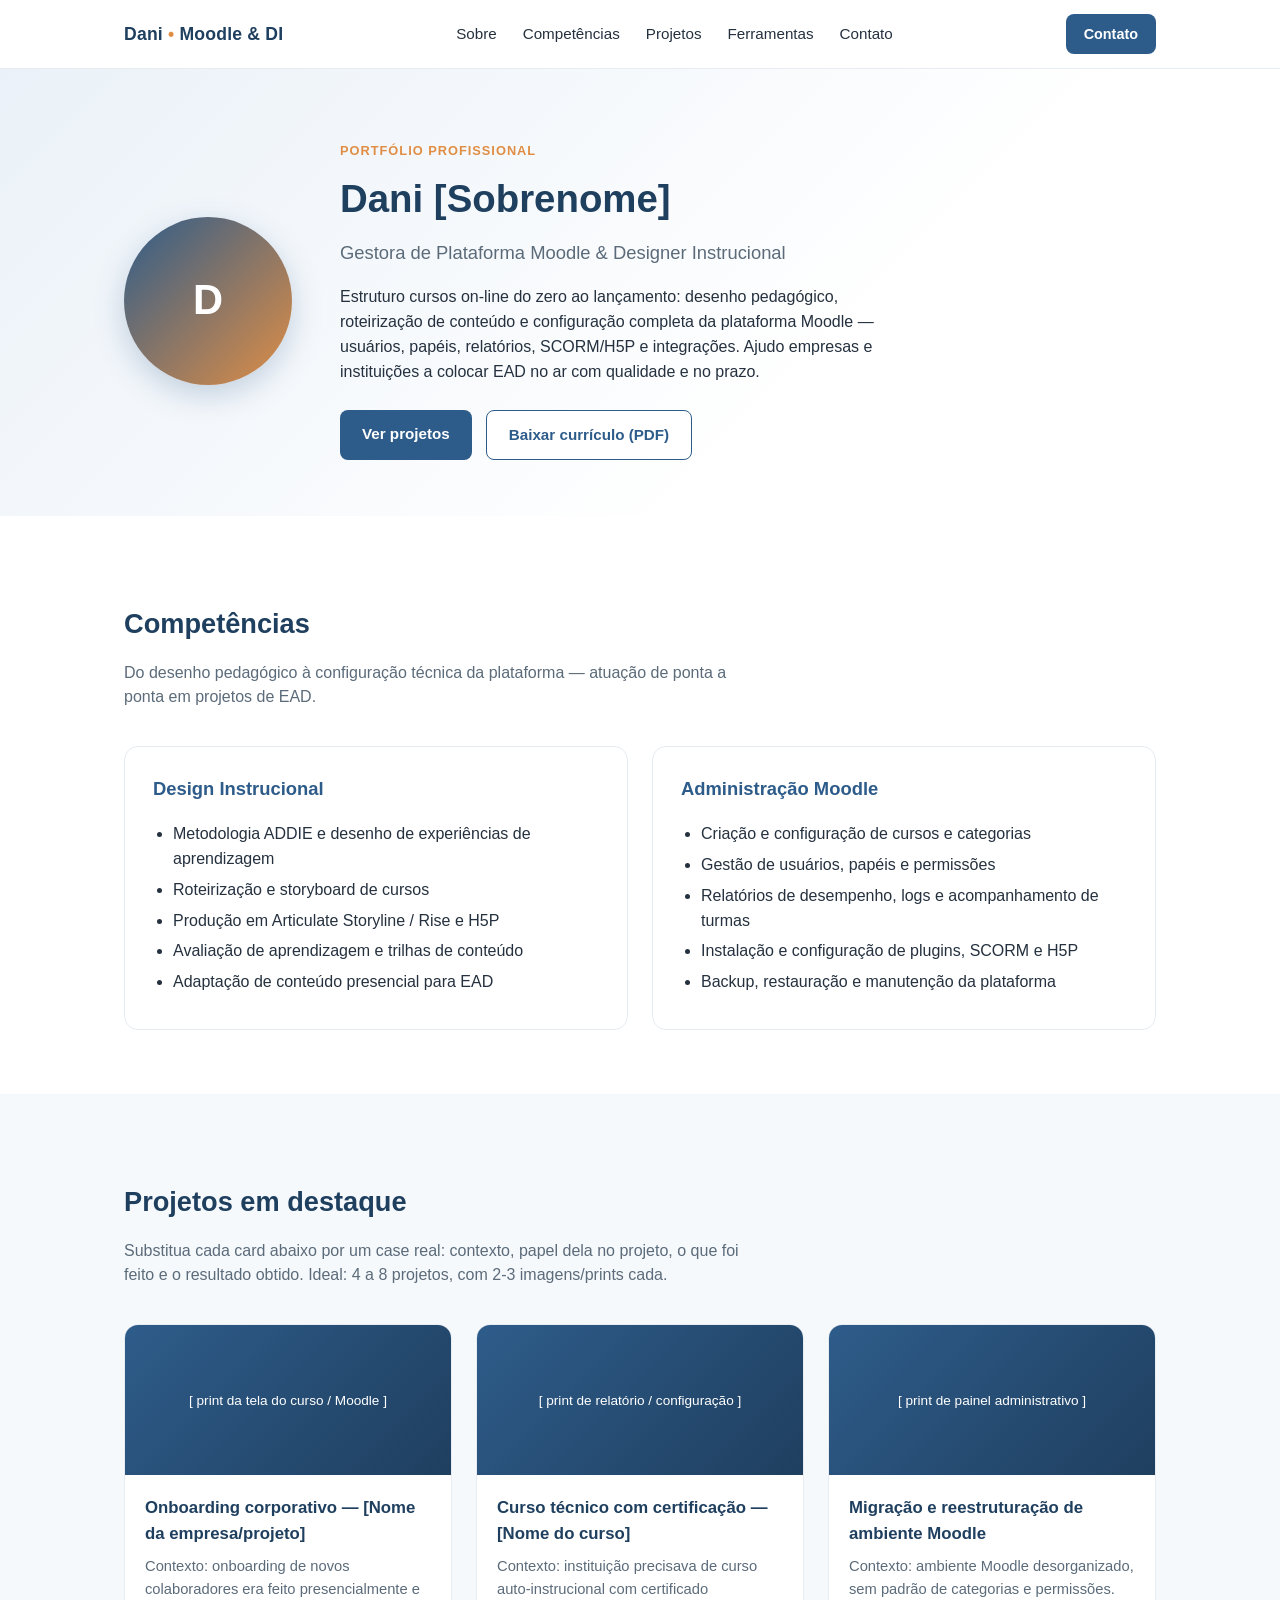
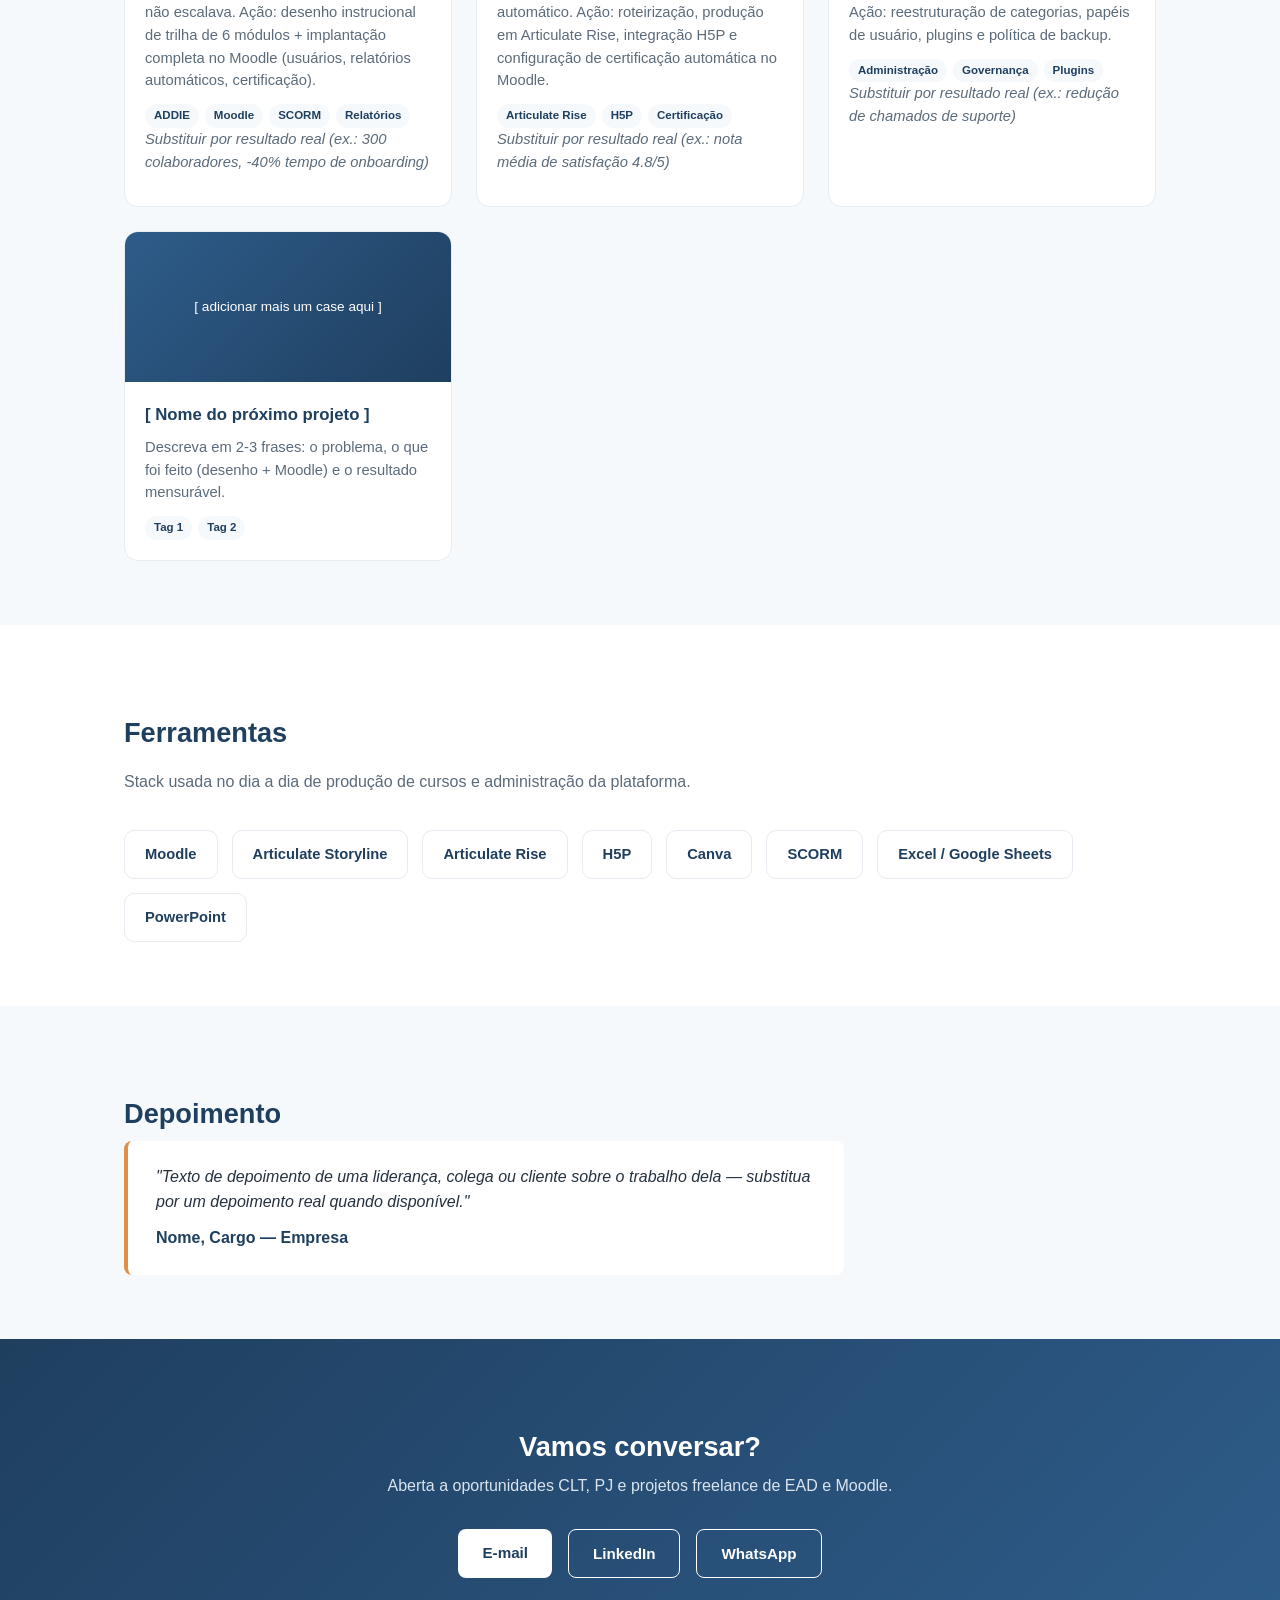
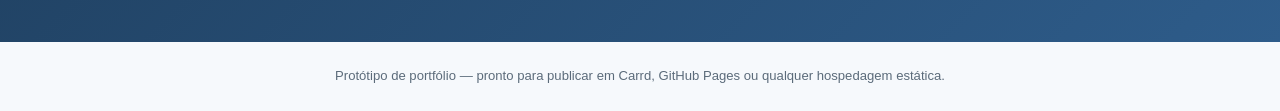
==== index.html @ 4f34d40e "primeiro commit do portfolio" ====
<!DOCTYPE html>
<html lang="pt-BR">
<head>
<meta charset="UTF-8">
<meta name="viewport" content="width=device-width, initial-scale=1.0">
<title>Dani | Gestora Moodle & Designer Instrucional</title>
<style>
  :root{
    --brand:#2E5C8A;
    --brand-dark:#1F3F5F;
    --brand-light:#EAF1F8;
    --accent:#E08E45;
    --text:#25313F;
    --muted:#5B6B7A;
    --bg:#FFFFFF;
    --bg-soft:#F6F9FC;
    --radius:14px;
    --max:1080px;
  }
  *{box-sizing:border-box;}
  html{scroll-behavior:smooth;}
  body{
    margin:0;
    font-family:-apple-system,BlinkMacSystemFont,"Segoe UI",Roboto,Helvetica,Arial,sans-serif;
    color:var(--text);
    background:var(--bg);
    line-height:1.55;
  }
  a{color:var(--brand);}
  .wrap{max-width:var(--max);margin:0 auto;padding:0 24px;}

  /* NAV */
  header.nav{
    position:sticky;top:0;z-index:50;
    background:rgba(255,255,255,0.92);
    backdrop-filter:blur(6px);
    border-bottom:1px solid #E7ECF2;
  }
  .nav-inner{
    max-width:var(--max);margin:0 auto;padding:14px 24px;
    display:flex;align-items:center;justify-content:space-between;
  }
  .logo{font-weight:700;color:var(--brand-dark);font-size:1.1rem;letter-spacing:.2px;}
  nav ul{list-style:none;display:flex;gap:26px;margin:0;padding:0;}
  nav a{text-decoration:none;color:var(--text);font-size:.95rem;font-weight:500;}
  nav a:hover{color:var(--brand);}
  .nav-cta{
    background:var(--brand);color:#fff;padding:9px 18px;border-radius:8px;
    text-decoration:none;font-size:.9rem;font-weight:600;
  }
  @media (max-width:760px){ nav ul{display:none;} }

  /* HERO */
  .hero{
    background:linear-gradient(135deg,var(--brand-light) 0%, #fff 65%);
    padding:72px 0 56px;
  }
  .hero-inner{display:flex;align-items:center;gap:48px;flex-wrap:wrap;}
  .hero-photo{
    width:168px;height:168px;border-radius:50%;
    background:linear-gradient(135deg,var(--brand),var(--accent));
    display:flex;align-items:center;justify-content:center;
    color:#fff;font-size:2.6rem;font-weight:700;flex-shrink:0;
    box-shadow:0 10px 30px rgba(46,92,138,.25);
  }
  .hero-text{flex:1;min-width:280px;}
  .eyebrow{color:var(--accent);font-weight:700;letter-spacing:1px;text-transform:uppercase;font-size:.8rem;margin-bottom:8px;}
  h1{font-size:2.4rem;margin:0 0 10px;color:var(--brand-dark);}
  .hero-role{font-size:1.15rem;color:var(--muted);margin-bottom:18px;}
  .hero-value{max-width:560px;color:var(--text);}
  .hero-buttons{margin-top:26px;display:flex;gap:14px;flex-wrap:wrap;}
  .btn{
    padding:12px 22px;border-radius:8px;text-decoration:none;font-weight:600;font-size:.95rem;
    display:inline-block;
  }
  .btn-primary{background:var(--brand);color:#fff;}
  .btn-secondary{background:#fff;color:var(--brand);border:1.5px solid var(--brand);}

  section{padding:64px 0;}
  .section-title{font-size:1.7rem;color:var(--brand-dark);margin-bottom:6px;}
  .section-sub{color:var(--muted);margin-bottom:36px;max-width:640px;}
  .alt{background:var(--bg-soft);}

  /* SKILLS */
  .skills-grid{display:grid;grid-template-columns:1fr 1fr;gap:24px;}
  @media (max-width:760px){.skills-grid{grid-template-columns:1fr;}}
  .skill-card{
    background:#fff;border:1px solid #E7ECF2;border-radius:var(--radius);
    padding:28px;
  }
  .skill-card h3{margin-top:0;color:var(--brand);font-size:1.15rem;}
  .skill-card ul{margin:0;padding-left:20px;color:var(--text);}
  .skill-card li{margin-bottom:6px;}
  .tag-badge{
    display:inline-block;background:var(--brand-light);color:var(--brand-dark);
    padding:4px 12px;border-radius:20px;font-size:.82rem;font-weight:600;margin:4px 6px 0 0;
  }

  /* CASES */
  .cases-grid{display:grid;grid-template-columns:repeat(auto-fit,minmax(280px,1fr));gap:24px;}
  .case-card{
    background:#fff;border-radius:var(--radius);overflow:hidden;
    border:1px solid #E7ECF2;transition:box-shadow .2s, transform .2s;
  }
  .case-card:hover{box-shadow:0 12px 28px rgba(31,63,95,.12);transform:translateY(-2px);}
  .case-thumb{
    height:150px;background:linear-gradient(135deg,var(--brand) 0%,var(--brand-dark) 100%);
    display:flex;align-items:center;justify-content:center;color:#fff;font-size:.85rem;
    text-align:center;padding:12px;
  }
  .case-body{padding:20px;}
  .case-body h3{margin:0 0 8px;font-size:1.05rem;color:var(--brand-dark);}
  .case-body p{margin:0 0 12px;color:var(--muted);font-size:.92rem;}
  .case-meta{display:flex;flex-wrap:wrap;gap:6px;}
  .case-meta span{
    font-size:.72rem;background:var(--bg-soft);color:var(--brand-dark);
    padding:3px 9px;border-radius:12px;font-weight:600;
  }
  .placeholder-note{
    font-size:.8rem;color:var(--accent);font-style:italic;margin-top:10px;
  }

  /* TOOLS */
  .tools-row{display:flex;flex-wrap:wrap;gap:14px;}
  .tool-chip{
    background:#fff;border:1px solid #E7ECF2;border-radius:10px;
    padding:12px 20px;font-weight:600;color:var(--brand-dark);font-size:.92rem;
  }

  /* TESTIMONIAL */
  .testimonial{
    background:#fff;border-left:4px solid var(--accent);border-radius:8px;
    padding:24px 28px;max-width:720px;color:var(--text);font-style:italic;
  }
  .testimonial cite{display:block;margin-top:12px;font-style:normal;font-weight:700;color:var(--brand-dark);}

  /* CONTACT */
  .contact{
    background:linear-gradient(135deg,var(--brand-dark),var(--brand));
    color:#fff;text-align:center;
  }
  .contact .section-title{color:#fff;}
  .contact .section-sub{color:#D9E4F0;margin:0 auto 30px;}
  .contact-links{display:flex;gap:16px;justify-content:center;flex-wrap:wrap;}
  .contact-links a{
    background:#fff;color:var(--brand-dark);padding:12px 24px;border-radius:8px;
    text-decoration:none;font-weight:700;font-size:.95rem;
  }
  .contact-links a.outline{
    background:transparent;color:#fff;border:1.5px solid #fff;
  }

  footer{padding:24px;text-align:center;color:var(--muted);font-size:.82rem;background:var(--bg-soft);}
</style>
</head>
<body>

<header class="nav">
  <div class="nav-inner">
    <div class="logo">Dani <span style="color:var(--accent)">•</span> Moodle & DI</div>
    <nav>
      <ul>
        <li><a href="#sobre">Sobre</a></li>
        <li><a href="#competencias">Competências</a></li>
        <li><a href="#cases">Projetos</a></li>
        <li><a href="#ferramentas">Ferramentas</a></li>
        <li><a href="#contato">Contato</a></li>
      </ul>
    </nav>
    <a class="nav-cta" href="#contato">Contato</a>
  </div>
</header>

<section class="hero" id="sobre">
  <div class="wrap hero-inner">
    <div class="hero-photo">D</div>
    <div class="hero-text">
      <div class="eyebrow">Portfólio profissional</div>
      <h1>Dani [Sobrenome]</h1>
      <div class="hero-role">Gestora de Plataforma Moodle &amp; Designer Instrucional</div>
      <p class="hero-value">
        Estruturo cursos on-line do zero ao lançamento: desenho pedagógico, roteirização de conteúdo
        e configuração completa da plataforma Moodle — usuários, papéis, relatórios, SCORM/H5P e
        integrações. Ajudo empresas e instituições a colocar EAD no ar com qualidade e no prazo.
      </p>
      <div class="hero-buttons">
        <a class="btn btn-primary" href="#cases">Ver projetos</a>
        <a class="btn btn-secondary" href="#" target="_blank">Baixar currículo (PDF)</a>
      </div>
    </div>
  </div>
</section>

<section id="competencias">
  <div class="wrap">
    <h2 class="section-title">Competências</h2>
    <p class="section-sub">Do desenho pedagógico à configuração técnica da plataforma — atuação de ponta a ponta em projetos de EAD.</p>
    <div class="skills-grid">
      <div class="skill-card">
        <h3>Design Instrucional</h3>
        <ul>
          <li>Metodologia ADDIE e desenho de experiências de aprendizagem</li>
          <li>Roteirização e storyboard de cursos</li>
          <li>Produção em Articulate Storyline / Rise e H5P</li>
          <li>Avaliação de aprendizagem e trilhas de conteúdo</li>
          <li>Adaptação de conteúdo presencial para EAD</li>
        </ul>
      </div>
      <div class="skill-card">
        <h3>Administração Moodle</h3>
        <ul>
          <li>Criação e configuração de cursos e categorias</li>
          <li>Gestão de usuários, papéis e permissões</li>
          <li>Relatórios de desempenho, logs e acompanhamento de turmas</li>
          <li>Instalação e configuração de plugins, SCORM e H5P</li>
          <li>Backup, restauração e manutenção da plataforma</li>
        </ul>
      </div>
    </div>
  </div>
</section>

<section id="cases" class="alt">
  <div class="wrap">
    <h2 class="section-title">Projetos em destaque</h2>
    <p class="section-sub">
      Substitua cada card abaixo por um case real: contexto, papel dela no projeto, o que foi feito
      e o resultado obtido. Ideal: 4 a 8 projetos, com 2-3 imagens/prints cada.
    </p>
    <div class="cases-grid">

      <div class="case-card">
        <div class="case-thumb">[ print da tela do curso / Moodle ]</div>
        <div class="case-body">
          <h3>Onboarding corporativo — [Nome da empresa/projeto]</h3>
          <p>Contexto: onboarding de novos colaboradores era feito presencialmente e não escalava.
          Ação: desenho instrucional de trilha de 6 módulos + implantação completa no Moodle
          (usuários, relatórios automáticos, certificação).</p>
          <div class="case-meta"><span>ADDIE</span><span>Moodle</span><span>SCORM</span><span>Relatórios</span></div>
          <p class="placeholder-note">Substituir por resultado real (ex.: 300 colaboradores, -40% tempo de onboarding)</p>
        </div>
      </div>

      <div class="case-card">
        <div class="case-thumb">[ print de relatório / configuração ]</div>
        <div class="case-body">
          <h3>Curso técnico com certificação — [Nome do curso]</h3>
          <p>Contexto: instituição precisava de curso auto-instrucional com certificado automático.
          Ação: roteirização, produção em Articulate Rise, integração H5P e configuração de
          certificação automática no Moodle.</p>
          <div class="case-meta"><span>Articulate Rise</span><span>H5P</span><span>Certificação</span></div>
          <p class="placeholder-note">Substituir por resultado real (ex.: nota média de satisfação 4.8/5)</p>
        </div>
      </div>

      <div class="case-card">
        <div class="case-thumb">[ print de painel administrativo ]</div>
        <div class="case-body">
          <h3>Migração e reestruturação de ambiente Moodle</h3>
          <p>Contexto: ambiente Moodle desorganizado, sem padrão de categorias e permissões.
          Ação: reestruturação de categorias, papéis de usuário, plugins e política de backup.</p>
          <div class="case-meta"><span>Administração</span><span>Governança</span><span>Plugins</span></div>
          <p class="placeholder-note">Substituir por resultado real (ex.: redução de chamados de suporte)</p>
        </div>
      </div>

      <div class="case-card">
        <div class="case-thumb">[ adicionar mais um case aqui ]</div>
        <div class="case-body">
          <h3>[ Nome do próximo projeto ]</h3>
          <p>Descreva em 2-3 frases: o problema, o que foi feito (desenho + Moodle) e o resultado
          mensurável.</p>
          <div class="case-meta"><span>Tag 1</span><span>Tag 2</span></div>
        </div>
      </div>

    </div>
  </div>
</section>

<section id="ferramentas">
  <div class="wrap">
    <h2 class="section-title">Ferramentas</h2>
    <p class="section-sub">Stack usada no dia a dia de produção de cursos e administração da plataforma.</p>
    <div class="tools-row">
      <div class="tool-chip">Moodle</div>
      <div class="tool-chip">Articulate Storyline</div>
      <div class="tool-chip">Articulate Rise</div>
      <div class="tool-chip">H5P</div>
      <div class="tool-chip">Canva</div>
      <div class="tool-chip">SCORM</div>
      <div class="tool-chip">Excel / Google Sheets</div>
      <div class="tool-chip">PowerPoint</div>
    </div>
  </div>
</section>

<section class="alt">
  <div class="wrap">
    <h2 class="section-title">Depoimento</h2>
    <div class="testimonial">
      "Texto de depoimento de uma liderança, colega ou cliente sobre o trabalho dela — substitua
      por um depoimento real quando disponível."
      <cite>Nome, Cargo — Empresa</cite>
    </div>
  </div>
</section>

<section class="contact" id="contato">
  <div class="wrap">
    <h2 class="section-title">Vamos conversar?</h2>
    <p class="section-sub">Aberta a oportunidades CLT, PJ e projetos freelance de EAD e Moodle.</p>
    <div class="contact-links">
      <a href="mailto:email@exemplo.com">E-mail</a>
      <a class="outline" href="https://linkedin.com/in/exemplo" target="_blank">LinkedIn</a>
      <a class="outline" href="https://wa.me/55DDDNUMERO" target="_blank">WhatsApp</a>
    </div>
  </div>
</section>

<footer>
  Protótipo de portfólio — pronto para publicar em Carrd, GitHub Pages ou qualquer hospedagem estática.
</footer>

</body>
</html>
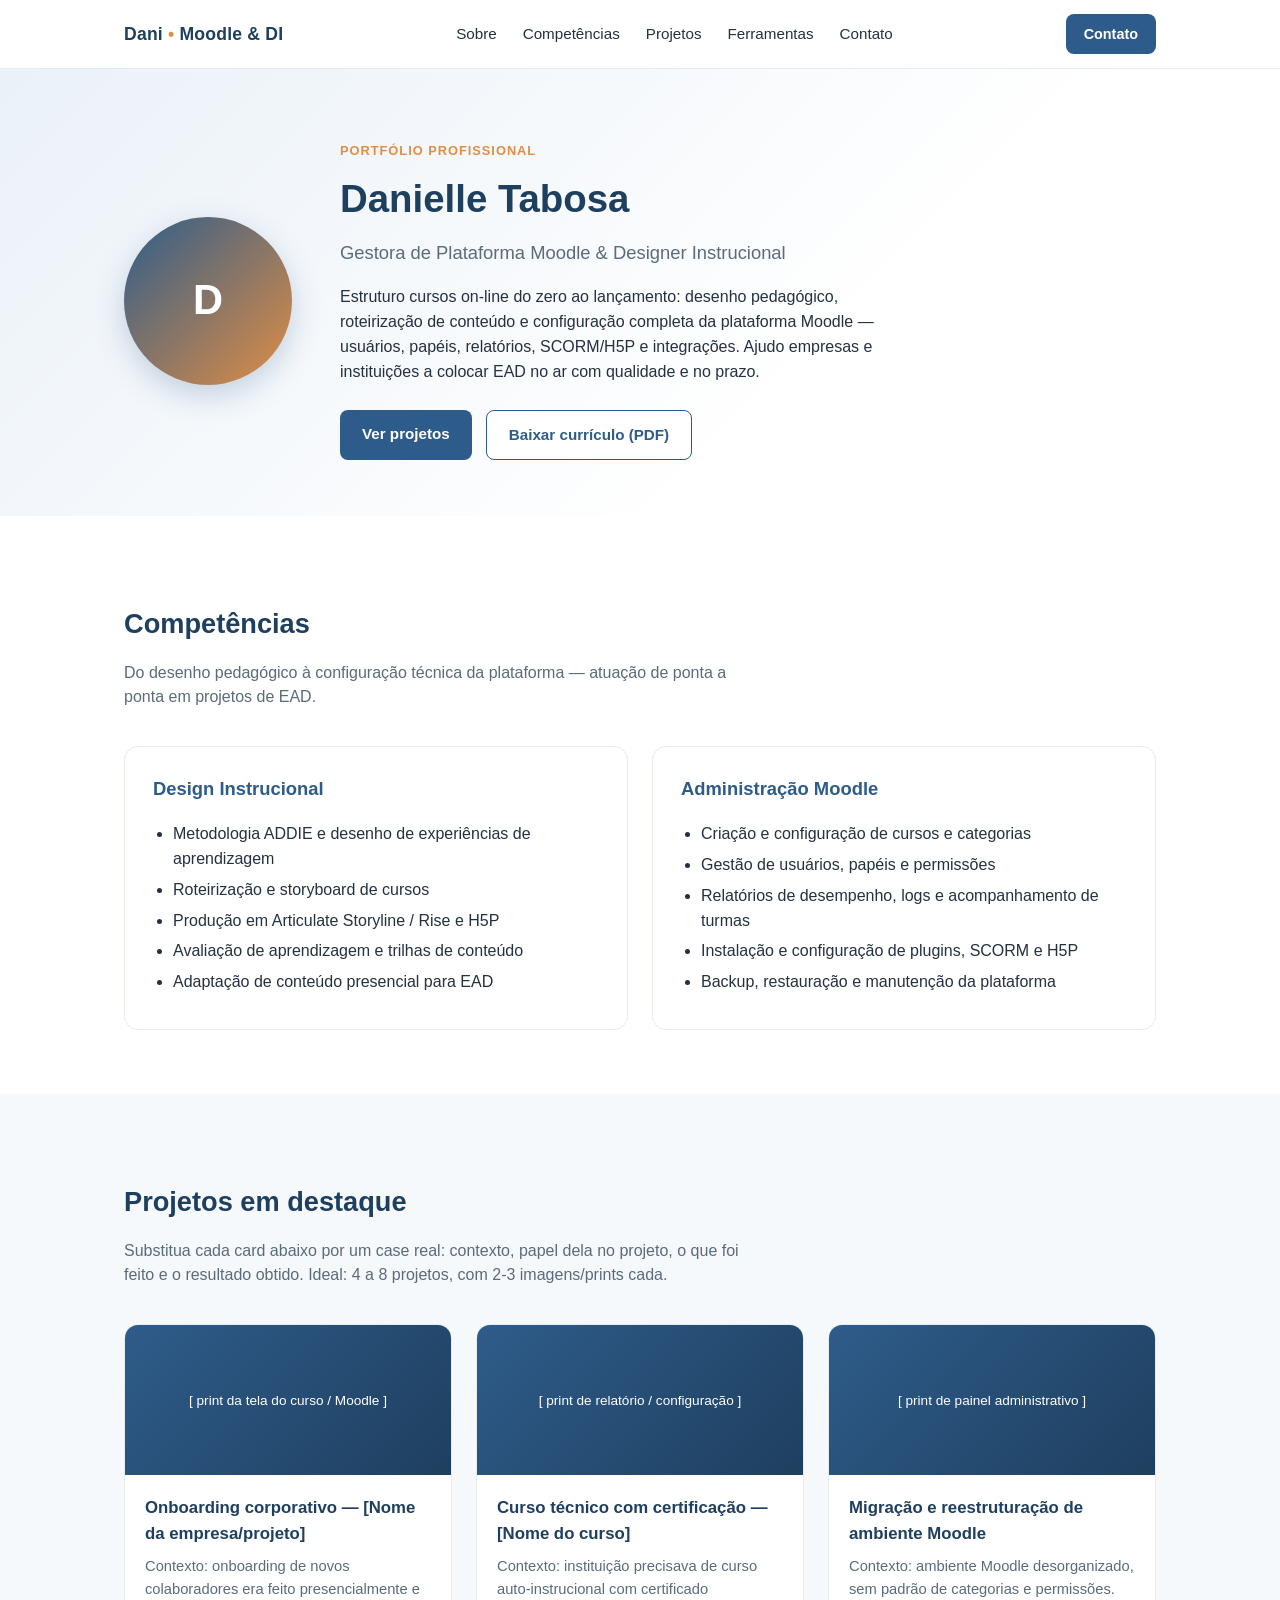
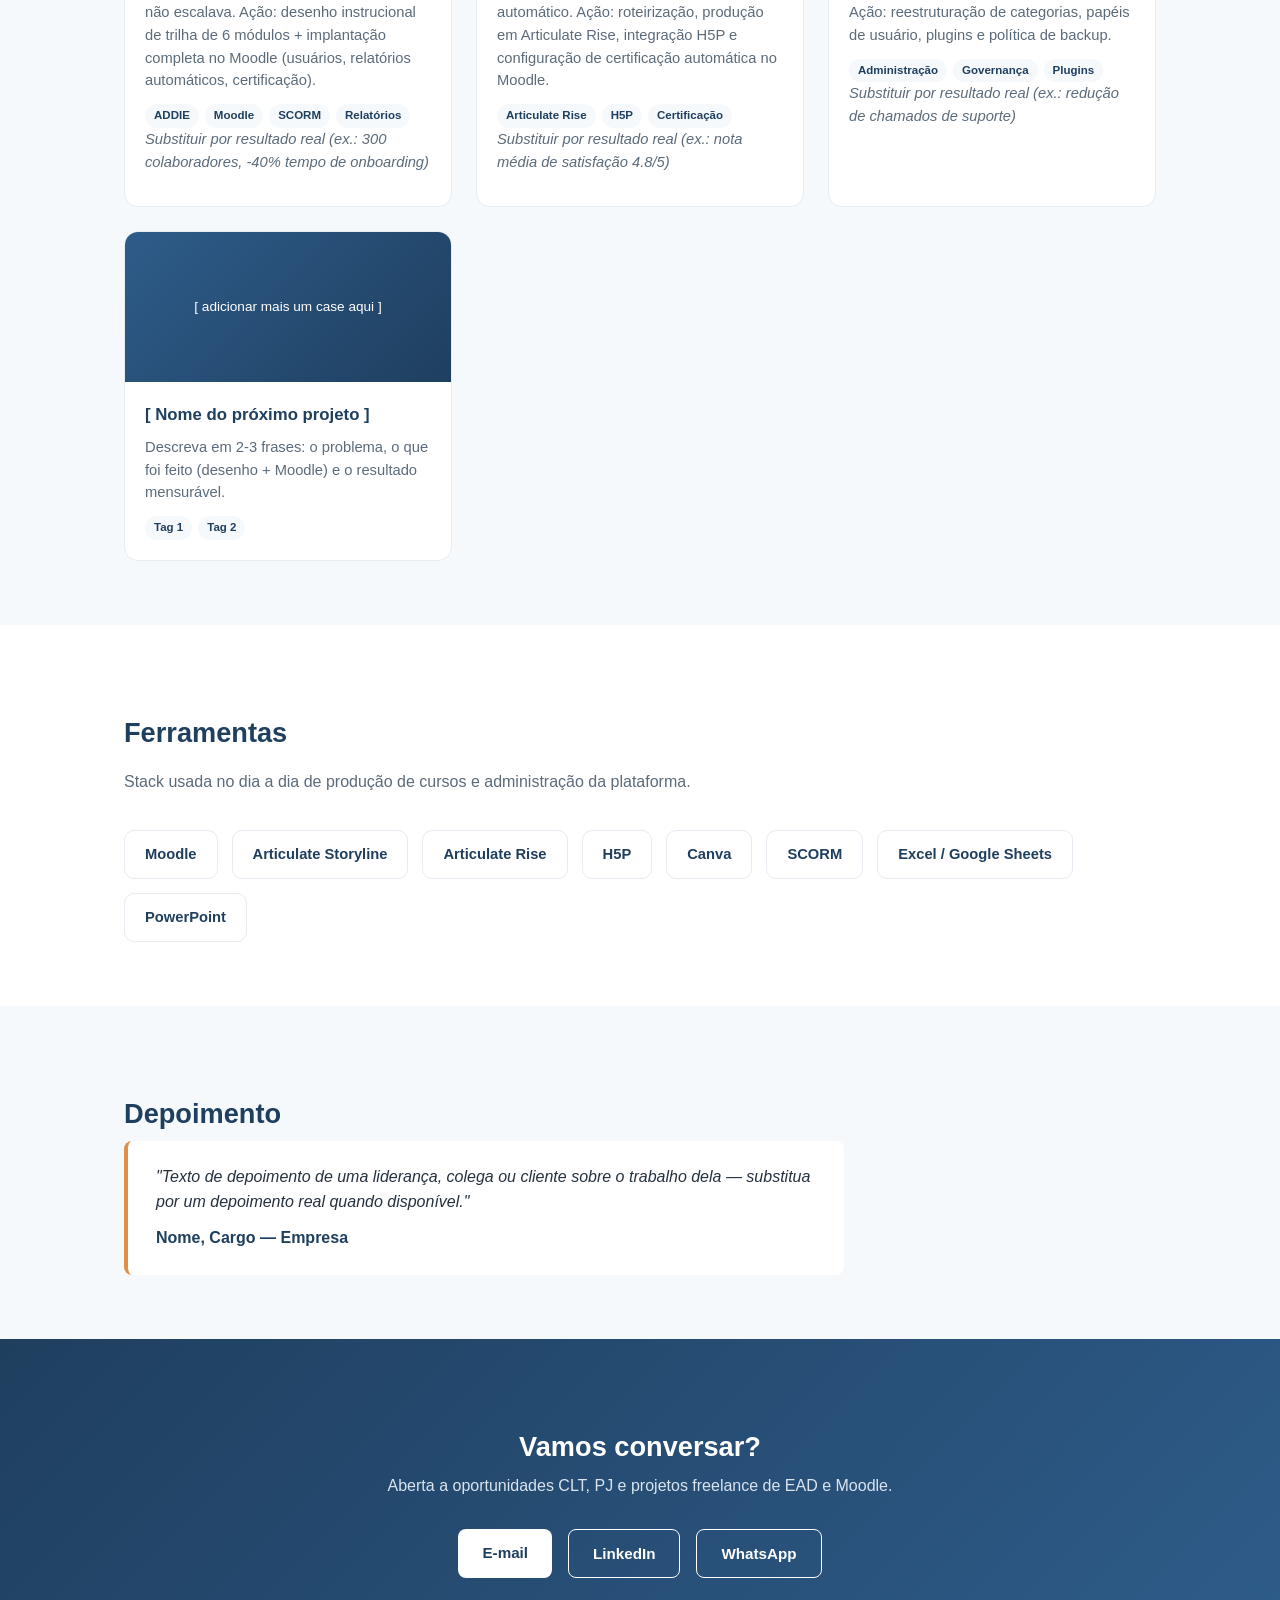
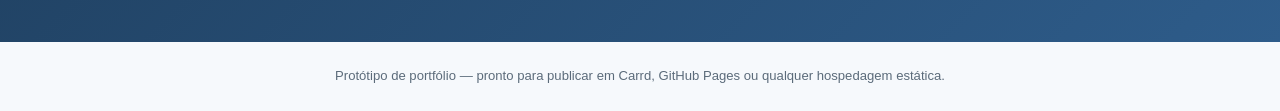
==== commit f56dc011: "Update hero section with full name" ====
--- a/index.html
+++ b/index.html
@@ -176,7 +176,7 @@
     <div class="hero-photo">D</div>
     <div class="hero-text">
       <div class="eyebrow">Portfólio profissional</div>
-      <h1>Dani [Sobrenome]</h1>
+      <h1>Danielle Tabosa</h1>
       <div class="hero-role">Gestora de Plataforma Moodle &amp; Designer Instrucional</div>
       <p class="hero-value">
         Estruturo cursos on-line do zero ao lançamento: desenho pedagógico, roteirização de conteúdo
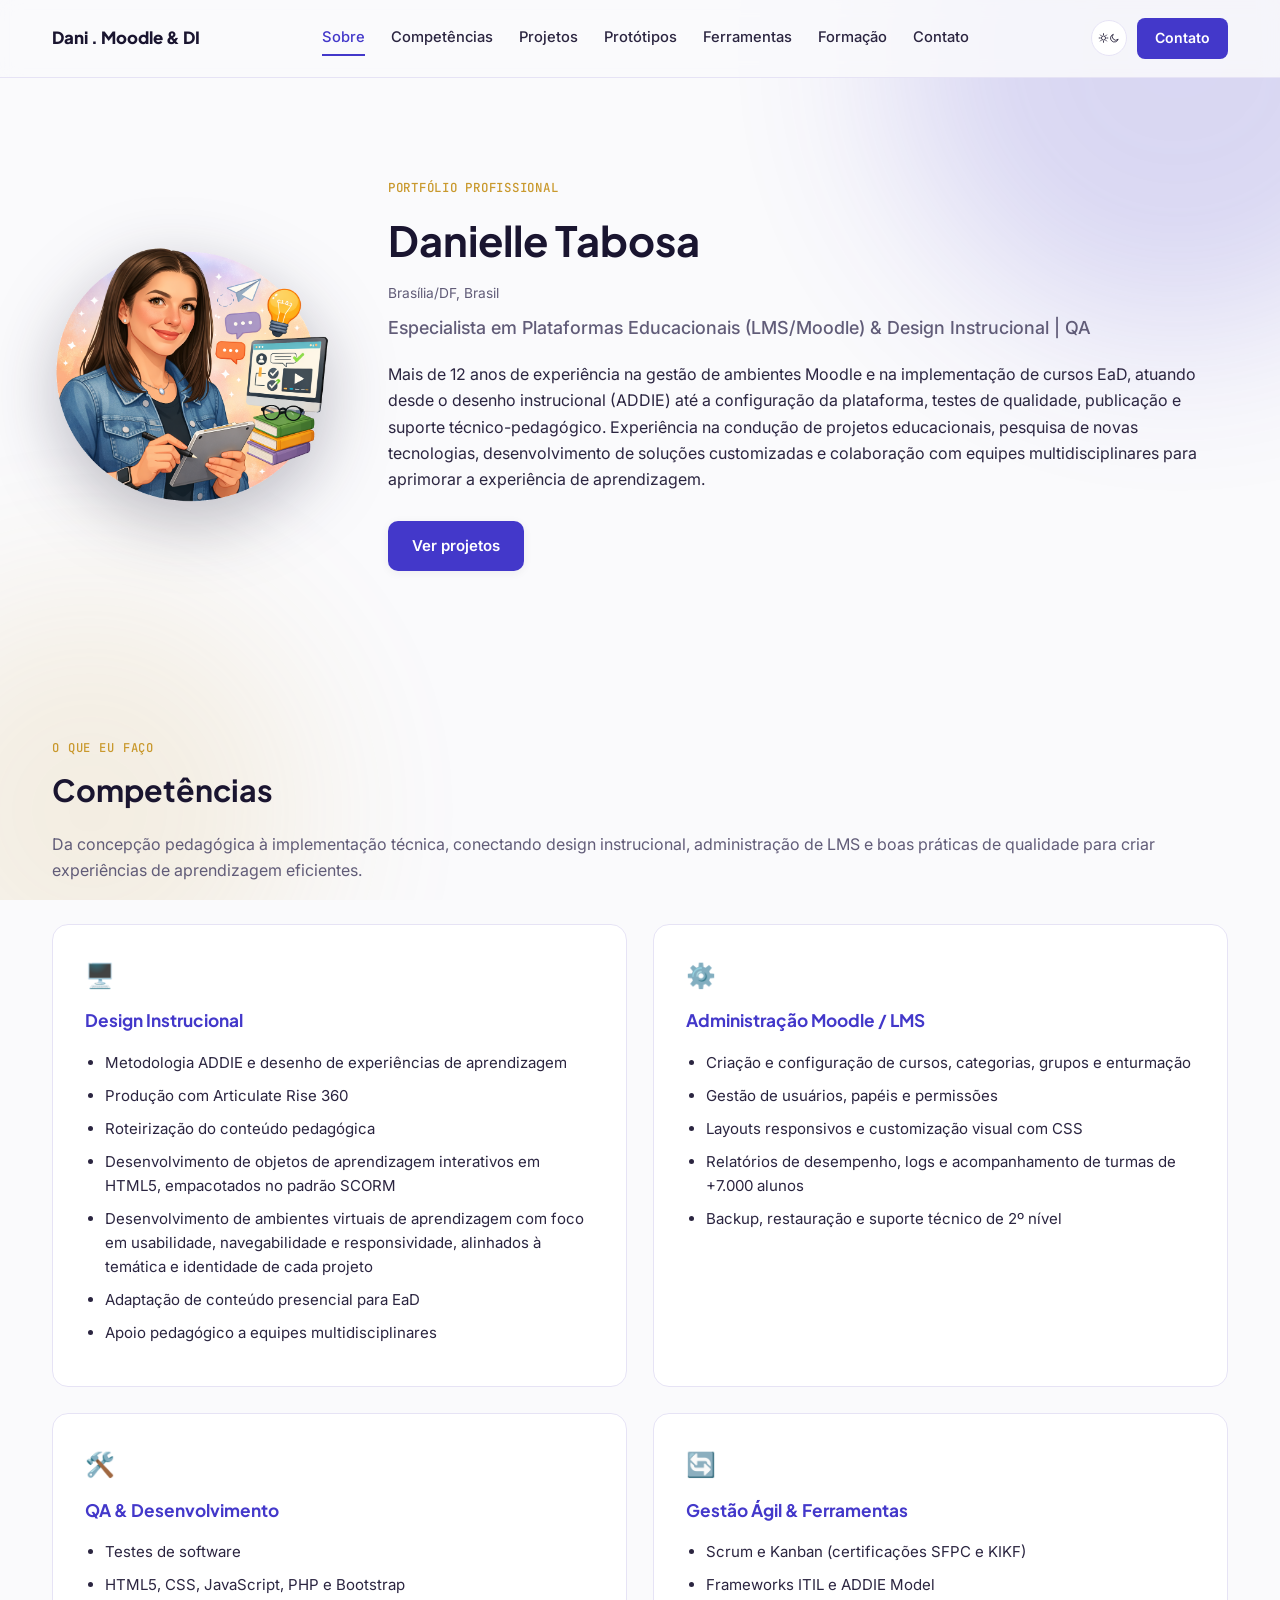
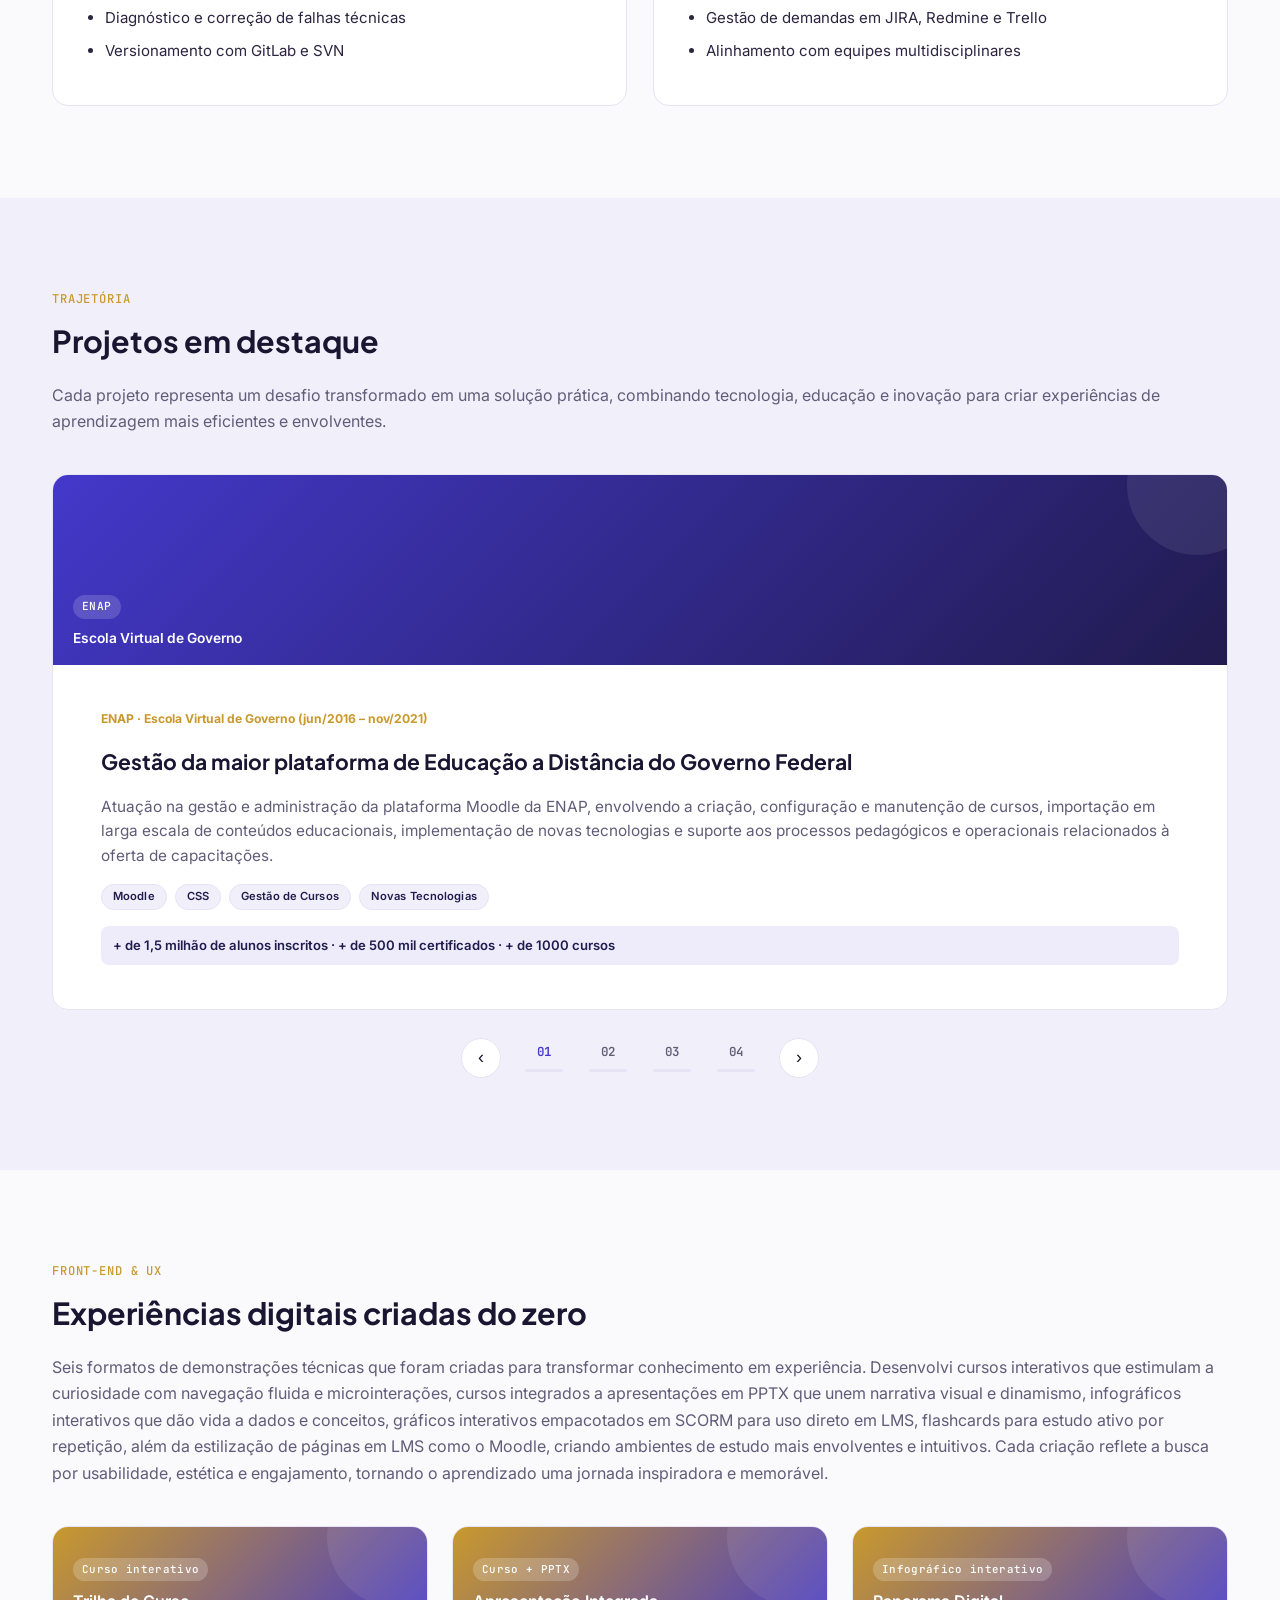
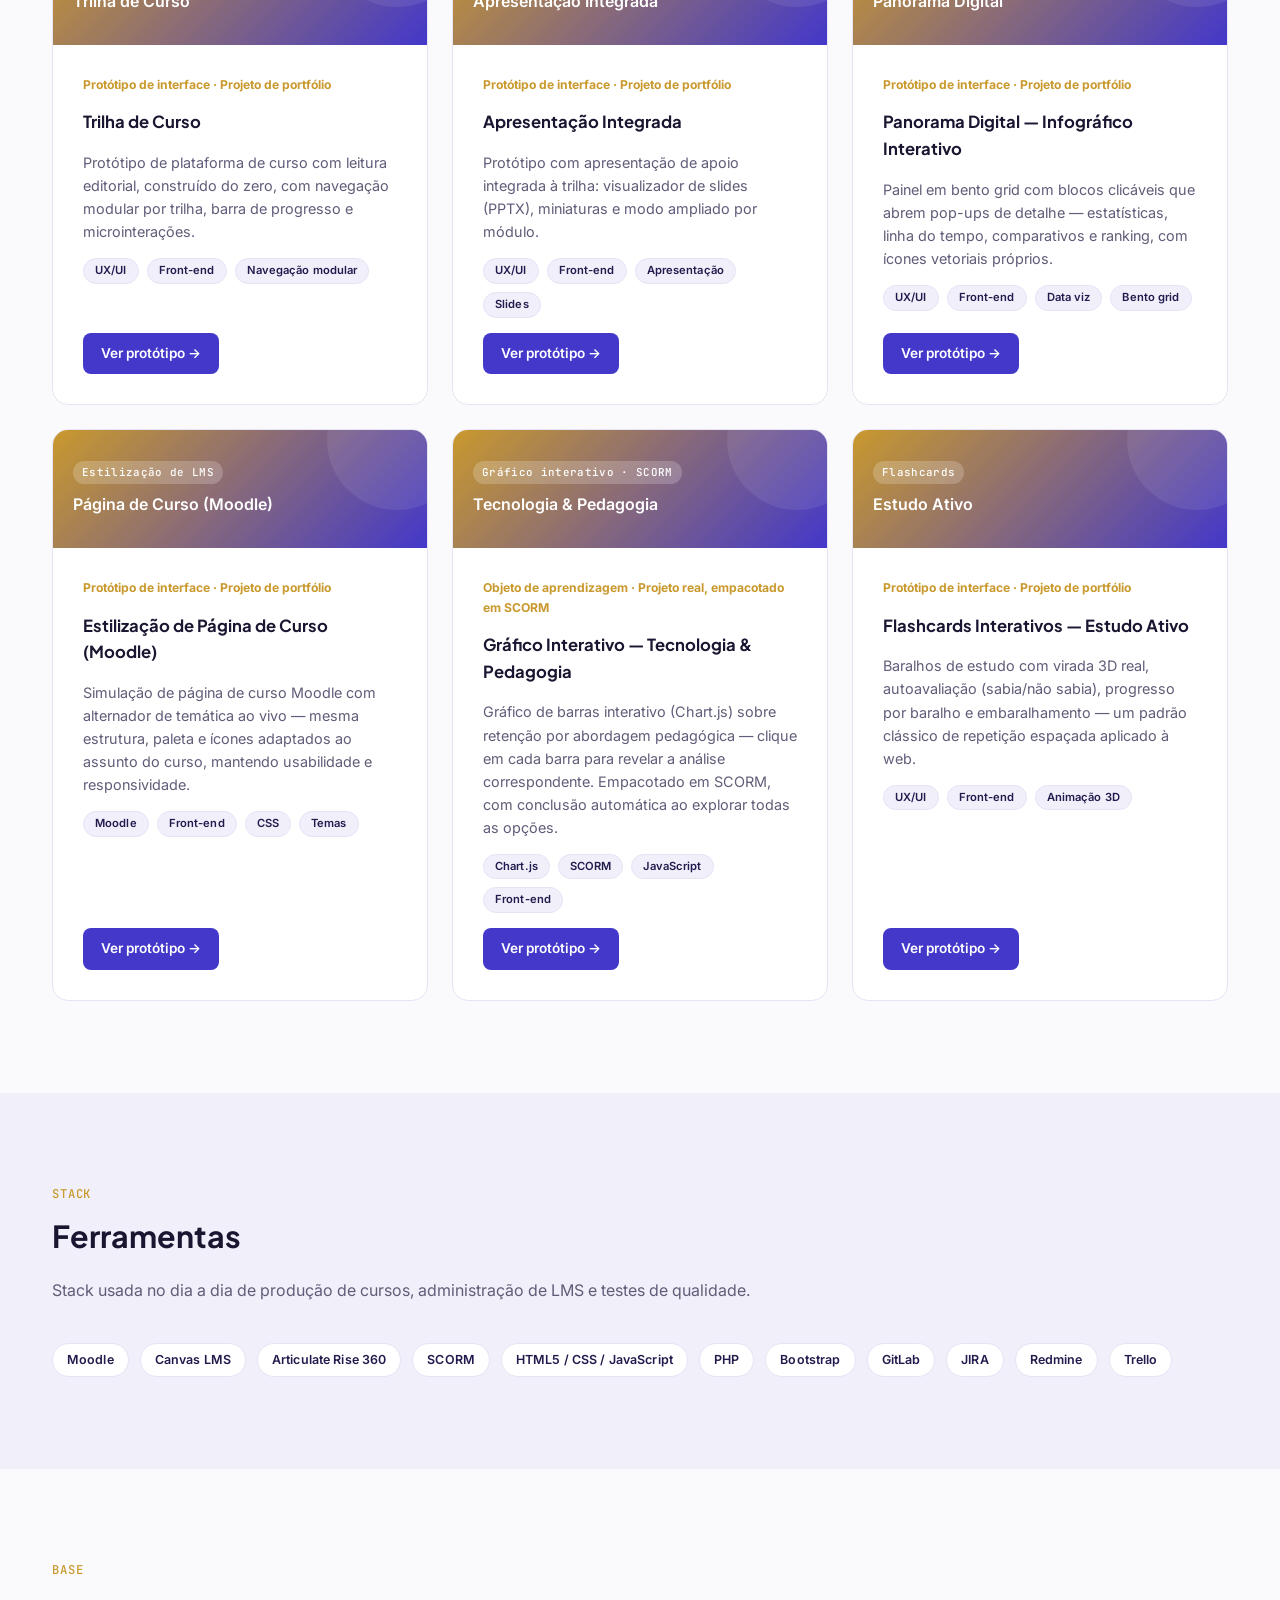
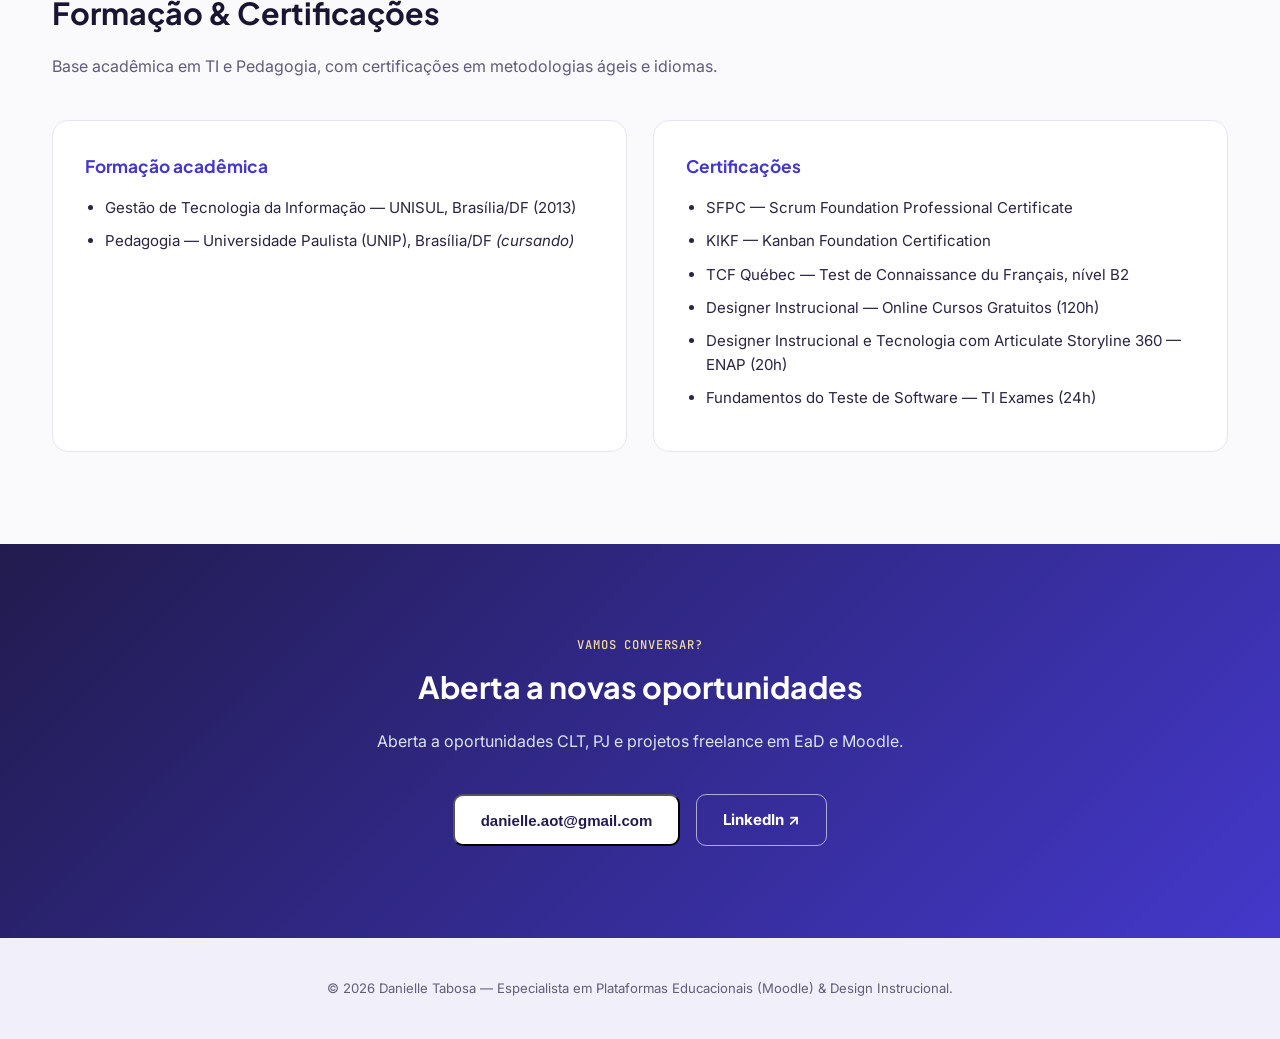
==== commit 4a0f8d4f: "10 julho" ====
--- a/index.html
+++ b/index.html
@@ -3,189 +3,70 @@
 <head>
 <meta charset="UTF-8">
 <meta name="viewport" content="width=device-width, initial-scale=1.0">
-<title>Dani | Gestora Moodle & Designer Instrucional</title>
-<style>
-  :root{
-    --brand:#2E5C8A;
-    --brand-dark:#1F3F5F;
-    --brand-light:#EAF1F8;
-    --accent:#E08E45;
-    --text:#25313F;
-    --muted:#5B6B7A;
-    --bg:#FFFFFF;
-    --bg-soft:#F6F9FC;
-    --radius:14px;
-    --max:1080px;
-  }
-  *{box-sizing:border-box;}
-  html{scroll-behavior:smooth;}
-  body{
-    margin:0;
-    font-family:-apple-system,BlinkMacSystemFont,"Segoe UI",Roboto,Helvetica,Arial,sans-serif;
-    color:var(--text);
-    background:var(--bg);
-    line-height:1.55;
-  }
-  a{color:var(--brand);}
-  .wrap{max-width:var(--max);margin:0 auto;padding:0 24px;}
-
-  /* NAV */
-  header.nav{
-    position:sticky;top:0;z-index:50;
-    background:rgba(255,255,255,0.92);
-    backdrop-filter:blur(6px);
-    border-bottom:1px solid #E7ECF2;
-  }
-  .nav-inner{
-    max-width:var(--max);margin:0 auto;padding:14px 24px;
-    display:flex;align-items:center;justify-content:space-between;
-  }
-  .logo{font-weight:700;color:var(--brand-dark);font-size:1.1rem;letter-spacing:.2px;}
-  nav ul{list-style:none;display:flex;gap:26px;margin:0;padding:0;}
-  nav a{text-decoration:none;color:var(--text);font-size:.95rem;font-weight:500;}
-  nav a:hover{color:var(--brand);}
-  .nav-cta{
-    background:var(--brand);color:#fff;padding:9px 18px;border-radius:8px;
-    text-decoration:none;font-size:.9rem;font-weight:600;
-  }
-  @media (max-width:760px){ nav ul{display:none;} }
-
-  /* HERO */
-  .hero{
-    background:linear-gradient(135deg,var(--brand-light) 0%, #fff 65%);
-    padding:72px 0 56px;
-  }
-  .hero-inner{display:flex;align-items:center;gap:48px;flex-wrap:wrap;}
-  .hero-photo{
-    width:168px;height:168px;border-radius:50%;
-    background:linear-gradient(135deg,var(--brand),var(--accent));
-    display:flex;align-items:center;justify-content:center;
-    color:#fff;font-size:2.6rem;font-weight:700;flex-shrink:0;
-    box-shadow:0 10px 30px rgba(46,92,138,.25);
-  }
-  .hero-text{flex:1;min-width:280px;}
-  .eyebrow{color:var(--accent);font-weight:700;letter-spacing:1px;text-transform:uppercase;font-size:.8rem;margin-bottom:8px;}
-  h1{font-size:2.4rem;margin:0 0 10px;color:var(--brand-dark);}
-  .hero-role{font-size:1.15rem;color:var(--muted);margin-bottom:18px;}
-  .hero-value{max-width:560px;color:var(--text);}
-  .hero-buttons{margin-top:26px;display:flex;gap:14px;flex-wrap:wrap;}
-  .btn{
-    padding:12px 22px;border-radius:8px;text-decoration:none;font-weight:600;font-size:.95rem;
-    display:inline-block;
-  }
-  .btn-primary{background:var(--brand);color:#fff;}
-  .btn-secondary{background:#fff;color:var(--brand);border:1.5px solid var(--brand);}
-
-  section{padding:64px 0;}
-  .section-title{font-size:1.7rem;color:var(--brand-dark);margin-bottom:6px;}
-  .section-sub{color:var(--muted);margin-bottom:36px;max-width:640px;}
-  .alt{background:var(--bg-soft);}
-
-  /* SKILLS */
-  .skills-grid{display:grid;grid-template-columns:1fr 1fr;gap:24px;}
-  @media (max-width:760px){.skills-grid{grid-template-columns:1fr;}}
-  .skill-card{
-    background:#fff;border:1px solid #E7ECF2;border-radius:var(--radius);
-    padding:28px;
-  }
-  .skill-card h3{margin-top:0;color:var(--brand);font-size:1.15rem;}
-  .skill-card ul{margin:0;padding-left:20px;color:var(--text);}
-  .skill-card li{margin-bottom:6px;}
-  .tag-badge{
-    display:inline-block;background:var(--brand-light);color:var(--brand-dark);
-    padding:4px 12px;border-radius:20px;font-size:.82rem;font-weight:600;margin:4px 6px 0 0;
-  }
-
-  /* CASES */
-  .cases-grid{display:grid;grid-template-columns:repeat(auto-fit,minmax(280px,1fr));gap:24px;}
-  .case-card{
-    background:#fff;border-radius:var(--radius);overflow:hidden;
-    border:1px solid #E7ECF2;transition:box-shadow .2s, transform .2s;
-  }
-  .case-card:hover{box-shadow:0 12px 28px rgba(31,63,95,.12);transform:translateY(-2px);}
-  .case-thumb{
-    height:150px;background:linear-gradient(135deg,var(--brand) 0%,var(--brand-dark) 100%);
-    display:flex;align-items:center;justify-content:center;color:#fff;font-size:.85rem;
-    text-align:center;padding:12px;
-  }
-  .case-body{padding:20px;}
-  .case-body h3{margin:0 0 8px;font-size:1.05rem;color:var(--brand-dark);}
-  .case-body p{margin:0 0 12px;color:var(--muted);font-size:.92rem;}
-  .case-meta{display:flex;flex-wrap:wrap;gap:6px;}
-  .case-meta span{
-    font-size:.72rem;background:var(--bg-soft);color:var(--brand-dark);
-    padding:3px 9px;border-radius:12px;font-weight:600;
-  }
-  .placeholder-note{
-    font-size:.8rem;color:var(--accent);font-style:italic;margin-top:10px;
-  }
-
-  /* TOOLS */
-  .tools-row{display:flex;flex-wrap:wrap;gap:14px;}
-  .tool-chip{
-    background:#fff;border:1px solid #E7ECF2;border-radius:10px;
-    padding:12px 20px;font-weight:600;color:var(--brand-dark);font-size:.92rem;
-  }
-
-  /* TESTIMONIAL */
-  .testimonial{
-    background:#fff;border-left:4px solid var(--accent);border-radius:8px;
-    padding:24px 28px;max-width:720px;color:var(--text);font-style:italic;
-  }
-  .testimonial cite{display:block;margin-top:12px;font-style:normal;font-weight:700;color:var(--brand-dark);}
-
-  /* CONTACT */
-  .contact{
-    background:linear-gradient(135deg,var(--brand-dark),var(--brand));
-    color:#fff;text-align:center;
-  }
-  .contact .section-title{color:#fff;}
-  .contact .section-sub{color:#D9E4F0;margin:0 auto 30px;}
-  .contact-links{display:flex;gap:16px;justify-content:center;flex-wrap:wrap;}
-  .contact-links a{
-    background:#fff;color:var(--brand-dark);padding:12px 24px;border-radius:8px;
-    text-decoration:none;font-weight:700;font-size:.95rem;
-  }
-  .contact-links a.outline{
-    background:transparent;color:#fff;border:1.5px solid #fff;
-  }
-
-  footer{padding:24px;text-align:center;color:var(--muted);font-size:.82rem;background:var(--bg-soft);}
-</style>
+<title>Danielle Tabosa | Especialista em Moodle & Design Instrucional</title>
+<meta name="description" content="Especialista em Plataformas Educacionais (LMS/Moodle) & Design Instrucional | QA — 12+ anos gerindo ambientes EaD de ponta a ponta.">
+<link href="css/style.css" rel="stylesheet">
+<link href="https://fonts.googleapis.com" rel="preconnect">
+<link crossorigin href="https://fonts.gstatic.com" rel="preconnect">
+<link href="https://fonts.googleapis.com/css2?family=Plus+Jakarta+Sans:wght@500;600;700;800&family=Inter:wght@400;500;600&family=JetBrains+Mono:wght@500&display=swap" rel="stylesheet">
 </head>
 <body>
 
-<header class="nav">
+<div class="grain-bg" aria-hidden="true"><span class="blob g1"></span><span class="blob g2"></span></div>
+
+<header class="nav" id="nav">
   <div class="nav-inner">
-    <div class="logo">Dani <span style="color:var(--accent)">•</span> Moodle & DI</div>
-    <nav>
-      <ul>
-        <li><a href="#sobre">Sobre</a></li>
-        <li><a href="#competencias">Competências</a></li>
-        <li><a href="#cases">Projetos</a></li>
-        <li><a href="#ferramentas">Ferramentas</a></li>
-        <li><a href="#contato">Contato</a></li>
-      </ul>
+    <a class="logo" href="#topo">Dani . Moodle & DI </a>
+    <nav class="nav-links" id="navLinks">
+      <a href="#sobre" data-nav>Sobre</a>
+      <a href="#competencias" data-nav>Competências</a>
+      <a href="#cases" data-nav>Projetos</a>
+      <a href="#prototipos" data-nav>Protótipos</a>
+      <a href="#ferramentas" data-nav>Ferramentas</a>
+      <a href="#formacao" data-nav>Formação</a>
+      <a href="#contato" data-nav>Contato</a>
     </nav>
-    <a class="nav-cta" href="#contato">Contato</a>
+    <div class="nav-actions">
+      <button class="theme-toggle" id="themeToggle" type="button" aria-label="Alternar tema claro/escuro">
+        <svg id="iconSun" viewBox="0 0 24 24" fill="none"><circle cx="12" cy="12" r="4.5" stroke="currentColor" stroke-width="1.8"/><path d="M12 2.5v2.4M12 19v2.4M21.5 12h-2.4M4.9 12H2.5M18.6 5.4l-1.7 1.7M7.1 16.9l-1.7 1.7M18.6 18.6l-1.7-1.7M7.1 7.1 5.4 5.4" stroke="currentColor" stroke-width="1.8" stroke-linecap="round"/></svg>
+        <svg id="iconMoon" viewBox="0 0 24 24" fill="none" hidden><path d="M20 14.5A8.5 8.5 0 1 1 9.5 4a7 7 0 0 0 10.5 10.5Z" stroke="currentColor" stroke-width="1.8" stroke-linejoin="round"/></svg>
+      </button>
+      <a class="nav-cta" href="#contato">Contato</a>
+      <button class="nav-burger" id="navBurger" type="button" aria-label="Abrir menu" aria-expanded="false">
+        <span></span><span></span><span></span>
+      </button>
+    </div>
   </div>
 </header>
 
-<section class="hero" id="sobre">
+<div class="mobile-panel" id="mobilePanel">
+  <a href="#sobre" data-nav>Sobre</a>
+  <a href="#competencias" data-nav>Competências</a>
+  <a href="#cases" data-nav>Projetos</a>
+  <a href="#prototipos" data-nav>Protótipos</a>
+  <a href="#ferramentas" data-nav>Ferramentas</a>
+  <a href="#formacao" data-nav>Formação</a>
+  <a href="#contato" data-nav>Contato</a>
+</div>
+
+<section class="hero" id="topo">
   <div class="wrap hero-inner">
-    <div class="hero-photo">D</div>
-    <div class="hero-text">
-      <div class="eyebrow">Portfólio profissional</div>
-      <h1>Danielle Tabosa</h1>
-      <div class="hero-role">Gestora de Plataforma Moodle &amp; Designer Instrucional</div>
+    <div class="hero-photo" data-reveal><img src="assets/avatar-dani.png" alt="Avatar ilustrado de Danielle Tabosa"></div>
+    <div class="hero-text" data-reveal>
+      <p class="eyebrow">Portfólio profissional</p>
+      <h1 id="sobre">Danielle Tabosa</h1>
+      <p class="hero-location">Brasília/DF, Brasil</p>
+      <p class="hero-role">Especialista em Plataformas Educacionais (LMS/Moodle) &amp; Design Instrucional | QA</p>
       <p class="hero-value">
-        Estruturo cursos on-line do zero ao lançamento: desenho pedagógico, roteirização de conteúdo
-        e configuração completa da plataforma Moodle — usuários, papéis, relatórios, SCORM/H5P e
-        integrações. Ajudo empresas e instituições a colocar EAD no ar com qualidade e no prazo.
+        Mais de 12 anos de experiência na gestão de ambientes Moodle e na implementação
+        de cursos EaD, atuando desde o desenho instrucional (ADDIE) até a configuração da
+        plataforma, testes de qualidade, publicação e suporte técnico-pedagógico.
+        Experiência na condução de projetos educacionais, pesquisa de novas tecnologias,
+        desenvolvimento de soluções customizadas e colaboração com equipes
+        multidisciplinares para aprimorar a experiência de aprendizagem.
       </p>
       <div class="hero-buttons">
         <a class="btn btn-primary" href="#cases">Ver projetos</a>
-        <a class="btn btn-secondary" href="#" target="_blank">Baixar currículo (PDF)</a>
       </div>
     </div>
   </div>
@@ -193,27 +74,53 @@
 
 <section id="competencias">
   <div class="wrap">
-    <h2 class="section-title">Competências</h2>
-    <p class="section-sub">Do desenho pedagógico à configuração técnica da plataforma — atuação de ponta a ponta em projetos de EAD.</p>
+    <p class="section-eyebrow" data-reveal>O que eu faço</p>
+    <h2 class="section-title" data-reveal>Competências</h2>
+    <p class="section-sub" data-reveal>Da concepção pedagógica à implementação técnica, conectando design instrucional, administração de LMS e boas práticas de qualidade para criar experiências de aprendizagem eficientes.</p>
     <div class="skills-grid">
-      <div class="skill-card">
+      <div class="skill-card" data-reveal>
+        <div class="skill-icon">🖥️</div>
         <h3>Design Instrucional</h3>
         <ul>
           <li>Metodologia ADDIE e desenho de experiências de aprendizagem</li>
-          <li>Roteirização e storyboard de cursos</li>
-          <li>Produção em Articulate Storyline / Rise e H5P</li>
-          <li>Avaliação de aprendizagem e trilhas de conteúdo</li>
-          <li>Adaptação de conteúdo presencial para EAD</li>
-        </ul>
-      </div>
-      <div class="skill-card">
-        <h3>Administração Moodle</h3>
-        <ul>
-          <li>Criação e configuração de cursos e categorias</li>
+          <li>Produção com Articulate  Rise 360</li>
+          <li>Roteirização do conteúdo pedagógica</li>
+          <li>Desenvolvimento de objetos de aprendizagem interativos em HTML5, empacotados no padrão SCORM</li>
+          <li>Desenvolvimento de ambientes virtuais de aprendizagem com foco em usabilidade, navegabilidade e responsividade, 
+            alinhados à temática e identidade de cada projeto</li>
+          <li>Adaptação de conteúdo presencial para EaD</li>
+          <li>Apoio pedagógico a equipes multidisciplinares</li>
+        </ul>
+      </div>
+      <div class="skill-card" data-reveal>
+        <div class="skill-icon">⚙️</div>
+        <h3>Administração Moodle / LMS</h3>
+        <ul>
+          <li>Criação e configuração de cursos, categorias, grupos e enturmação</li>
           <li>Gestão de usuários, papéis e permissões</li>
-          <li>Relatórios de desempenho, logs e acompanhamento de turmas</li>
-          <li>Instalação e configuração de plugins, SCORM e H5P</li>
-          <li>Backup, restauração e manutenção da plataforma</li>
+          <li>Layouts responsivos e customização visual com CSS</li>
+          <li>Relatórios de desempenho, logs e acompanhamento de turmas de +7.000 alunos</li>
+          <li>Backup, restauração e suporte técnico de 2º nível</li>
+        </ul>
+      </div>
+      <div class="skill-card" data-reveal>
+        <div class="skill-icon">🛠️</div>
+        <h3>QA &amp; Desenvolvimento</h3>
+        <ul>
+          <li>Testes de software</li>
+          <li>HTML5, CSS, JavaScript, PHP e Bootstrap</li>
+          <li>Diagnóstico e correção de falhas técnicas</li>
+          <li>Versionamento com GitLab e SVN</li>
+        </ul>
+      </div>
+      <div class="skill-card" data-reveal>
+        <div class="skill-icon">🔄</div>
+        <h3>Gestão Ágil &amp; Ferramentas</h3>
+        <ul>
+          <li>Scrum e Kanban (certificações SFPC e KIKF)</li>
+          <li>Frameworks ITIL e ADDIE Model</li>
+          <li>Gestão de demandas em JIRA, Redmine e Trello</li>
+          <li>Alinhamento com equipes multidisciplinares</li>
         </ul>
       </div>
     </div>
@@ -222,105 +129,245 @@
 
 <section id="cases" class="alt">
   <div class="wrap">
-    <h2 class="section-title">Projetos em destaque</h2>
-    <p class="section-sub">
-      Substitua cada card abaixo por um case real: contexto, papel dela no projeto, o que foi feito
-      e o resultado obtido. Ideal: 4 a 8 projetos, com 2-3 imagens/prints cada.
+    <p class="section-eyebrow" data-reveal>Trajetória</p>
+    <h2 class="section-title" data-reveal>Projetos em destaque</h2>
+    <p class="section-sub" data-reveal>
+      Cada projeto representa um desafio transformado em uma solução prática, combinando tecnologia, 
+      educação e inovação para criar experiências de aprendizagem mais eficientes e envolventes.
+    </p>
+
+    <div class="carousel modern" data-reveal>
+      <div class="carousel-viewport" id="casesViewport">
+        <div class="carousel-track" id="casesTrack">
+
+          <article class="case-card">
+            <div class="case-thumb"><span>ENAP</span>Escola Virtual de Governo</div>
+            <div class="case-body">
+              <div class="case-org">ENAP · Escola Virtual de Governo (jun/2016 – nov/2021)</div>
+              <h3>Gestão da maior plataforma de Educação a Distância do Governo Federal</h3>
+              <p>Atuação na gestão e administração da plataforma Moodle da ENAP, envolvendo a criação,
+              configuração e manutenção de cursos, importação em larga escala de conteúdos educacionais,
+              implementação de novas tecnologias e suporte aos processos pedagógicos e operacionais
+              relacionados à oferta de capacitações.</p>
+              <div class="case-meta"><span>Moodle</span><span>CSS</span><span>Gestão de Cursos</span><span>Novas Tecnologias</span></div>
+              <div class="case-result">+ de 1,5 milhão de alunos inscritos · + de 500 mil certificados · + de 1000 cursos</div>
+            </div>
+          </article>
+
+          <article class="case-card">
+            <div class="case-thumb"><span>FUNAPE</span>ENAP · Formação Inicial</div>
+            <div class="case-body">
+              <div class="case-org">Cooperação FUNAPE e ENAP (2026)</div>
+              <h3>Formação Inicial para Carreiras da Administração Pública Federal</h3>
+              <p>Gestão do ambiente Moodle da 2ª chamada do programa, com atuação na criação e
+              configuração de salas virtuais, organização de grupos e turmas, aplicação de
+              identidades visuais personalizadas, desenvolvimento de layouts responsivos,
+              integração de materiais dos docentes, ajustes de permissões e otimizações
+              utilizando CSS.</p>
+              <div class="case-meta"><span>Moodle</span><span>CSS</span><span>Layouts Responsivos</span><span>Identidade Visual</span></div>
+              <div class="case-result">Plataforma com mais de 2.000 alunos inscritos</div>
+            </div>
+          </article>
+
+          <article class="case-card">
+            <div class="case-thumb"><span>UnB</span>UnB · MDS</div>
+            <div class="case-body">
+              <div class="case-org">Cooperação UnB e MDS (atual, desde mai/2025)</div>
+              <h3>Ambientes Virtuais de Aprendizagem para turmas de larga escala</h3>
+              <p>Desenvolvimento, configuração e administração de ambientes Moodle destinados a
+              grandes volumes de usuários, incluindo o gerenciamento de turmas com mais de 7.000
+              participantes, criação de interfaces responsivas, personalização visual, análise e
+              correção contínua de falhas técnicas, ajustes de permissões e melhorias na experiência
+              de aprendizagem.</p>
+              <div class="case-meta"><span>Moodle</span><span>CSS</span><span>Testes</span><span>Experiência do Usuário</span></div>
+              <div class="case-result">Turmas com mais de 7.000 alunos simultâneos</div>
+            </div>
+          </article>
+
+          <article class="case-card">
+            <div class="case-thumb"><span>AGU</span>UnB · AGU</div>
+            <div class="case-body">
+              <div class="case-org">Cooperação UnB e Advocacia-Geral da União (2021–2024)</div>
+              <h3>Pesquisa aplicada, QA e transferência de conhecimento</h3>
+              <p>Análise e testes de sistemas com foco em experiência do usuário, mapeamento de
+              processos e ações de transferência de conhecimento para a AGU, unindo pesquisa
+              acadêmica e prática de EaD.</p>
+              <div class="case-meta"><span>QA</span><span>UX</span><span>Pesquisas Tecnológicas</span><span>Capacitações</span><span>ADDIE</span></div>
+            </div>
+          </article>
+
+        </div>
+      </div>
+      <div class="carousel-nav">
+        <button class="carousel-arrow prev" id="casesPrev" type="button" aria-label="Projeto anterior">‹</button>
+        <div class="carousel-tabs" id="casesTabs"></div>
+        <button class="carousel-arrow next" id="casesNext" type="button" aria-label="Próximo projeto">›</button>
+      </div>
+    </div>
+
+  </div>
+</section>
+
+<section id="prototipos">
+  <div class="wrap">
+    <p class="section-eyebrow" data-reveal>Front-end &amp; UX</p>
+    <h2 class="section-title" data-reveal>Experiências digitais criadas do zero</h2>
+    <p class="section-sub" data-reveal>
+      Seis formatos de demonstrações técnicas que foram criadas para transformar conhecimento em experiência. 
+      Desenvolvi cursos interativos que estimulam a curiosidade com navegação fluida e microinterações, 
+      cursos integrados a apresentações em PPTX que unem narrativa visual e dinamismo, 
+      infográficos interativos que dão vida a dados e conceitos, gráficos interativos empacotados em SCORM 
+      para uso direto em LMS, flashcards para estudo ativo por repetição, além da estilização de páginas em LMS como o Moodle, 
+      criando ambientes de estudo mais envolventes e intuitivos. 
+      Cada criação reflete a busca por usabilidade, estética e engajamento, tornando o aprendizado uma jornada inspiradora e memorável.
     </p>
     <div class="cases-grid">
 
-      <div class="case-card">
-        <div class="case-thumb">[ print da tela do curso / Moodle ]</div>
-        <div class="case-body">
-          <h3>Onboarding corporativo — [Nome da empresa/projeto]</h3>
-          <p>Contexto: onboarding de novos colaboradores era feito presencialmente e não escalava.
-          Ação: desenho instrucional de trilha de 6 módulos + implantação completa no Moodle
-          (usuários, relatórios automáticos, certificação).</p>
-          <div class="case-meta"><span>ADDIE</span><span>Moodle</span><span>SCORM</span><span>Relatórios</span></div>
-          <p class="placeholder-note">Substituir por resultado real (ex.: 300 colaboradores, -40% tempo de onboarding)</p>
-        </div>
-      </div>
-
-      <div class="case-card">
-        <div class="case-thumb">[ print de relatório / configuração ]</div>
-        <div class="case-body">
-          <h3>Curso técnico com certificação — [Nome do curso]</h3>
-          <p>Contexto: instituição precisava de curso auto-instrucional com certificado automático.
-          Ação: roteirização, produção em Articulate Rise, integração H5P e configuração de
-          certificação automática no Moodle.</p>
-          <div class="case-meta"><span>Articulate Rise</span><span>H5P</span><span>Certificação</span></div>
-          <p class="placeholder-note">Substituir por resultado real (ex.: nota média de satisfação 4.8/5)</p>
-        </div>
-      </div>
-
-      <div class="case-card">
-        <div class="case-thumb">[ print de painel administrativo ]</div>
-        <div class="case-body">
-          <h3>Migração e reestruturação de ambiente Moodle</h3>
-          <p>Contexto: ambiente Moodle desorganizado, sem padrão de categorias e permissões.
-          Ação: reestruturação de categorias, papéis de usuário, plugins e política de backup.</p>
-          <div class="case-meta"><span>Administração</span><span>Governança</span><span>Plugins</span></div>
-          <p class="placeholder-note">Substituir por resultado real (ex.: redução de chamados de suporte)</p>
-        </div>
-      </div>
-
-      <div class="case-card">
-        <div class="case-thumb">[ adicionar mais um case aqui ]</div>
-        <div class="case-body">
-          <h3>[ Nome do próximo projeto ]</h3>
-          <p>Descreva em 2-3 frases: o problema, o que foi feito (desenho + Moodle) e o resultado
-          mensurável.</p>
-          <div class="case-meta"><span>Tag 1</span><span>Tag 2</span></div>
-        </div>
-      </div>
-
-    </div>
-  </div>
-</section>
-
-<section id="ferramentas">
-  <div class="wrap">
-    <h2 class="section-title">Ferramentas</h2>
-    <p class="section-sub">Stack usada no dia a dia de produção de cursos e administração da plataforma.</p>
-    <div class="tools-row">
+      <article class="case-card proto" data-reveal>
+        <div class="case-thumb proto-thumb"><span>Curso interativo</span>Trilha de Curso</div>
+        <div class="case-body">
+          <div class="case-org">Protótipo de interface · Projeto de portfólio</div>
+          <h3>Trilha de Curso</h3>
+          <p>Protótipo de plataforma de curso com leitura editorial, construído do zero, com navegação modular
+          por trilha, barra de progresso e microinterações.</p>
+          <div class="case-meta"><span>UX/UI</span><span>Front-end</span><span>Navegação modular</span></div>
+          <a class="case-link" href="cerne/index.html" target="_blank">Ver protótipo →</a>
+        </div>
+      </article>
+
+      <article class="case-card proto" data-reveal>
+        <div class="case-thumb proto-thumb"><span>Curso + PPTX</span>Apresentação Integrada</div>
+        <div class="case-body">
+          <div class="case-org">Protótipo de interface · Projeto de portfólio</div>
+          <h3>Apresentação Integrada</h3>
+          <p>Protótipo com apresentação de apoio integrada à trilha:
+          visualizador de slides (PPTX), miniaturas e modo ampliado por módulo.</p>
+          <div class="case-meta"><span>UX/UI</span><span>Front-end</span><span>Apresentação</span><span>Slides</span></div>
+          <a class="case-link" href="aurora-apresentacao/index.html" target="_blank">Ver protótipo →</a>
+        </div>
+      </article>
+
+      <article class="case-card proto" data-reveal>
+        <div class="case-thumb proto-thumb"><span>Infográfico interativo</span>Panorama Digital</div>
+        <div class="case-body">
+          <div class="case-org">Protótipo de interface · Projeto de portfólio</div>
+          <h3>Panorama Digital — Infográfico Interativo</h3>
+          <p>Painel em bento grid com blocos clicáveis que abrem pop-ups de detalhe — estatísticas,
+          linha do tempo, comparativos e ranking, com ícones vetoriais próprios.</p>
+          <div class="case-meta"><span>UX/UI</span><span>Front-end</span><span>Data viz</span><span>Bento grid</span></div>
+          <a class="case-link" href="infografico-interativo/index.html" target="_blank">Ver protótipo →</a>
+        </div>
+      </article>
+
+      <article class="case-card proto" data-reveal>
+        <div class="case-thumb proto-thumb"><span>Estilização de LMS</span>Página de Curso (Moodle)</div>
+        <div class="case-body">
+          <div class="case-org">Protótipo de interface · Projeto de portfólio</div>
+          <h3>Estilização de Página de Curso (Moodle)</h3>
+          <p>Simulação de página de curso Moodle com alternador de temática ao vivo — mesma estrutura,
+          paleta e ícones adaptados ao assunto do curso, mantendo usabilidade e responsividade.</p>
+          <div class="case-meta"><span>Moodle</span><span>Front-end</span><span>CSS</span><span>Temas</span></div>
+          <a class="case-link" href="moodle-theme/index.html" target="_blank">Ver protótipo →</a>
+        </div>
+      </article>
+
+      <article class="case-card proto" data-reveal>
+        <div class="case-thumb proto-thumb"><span>Gráfico interativo · SCORM</span>Tecnologia &amp; Pedagogia</div>
+        <div class="case-body">
+          <div class="case-org">Objeto de aprendizagem · Projeto real, empacotado em SCORM</div>
+          <h3>Gráfico Interativo — Tecnologia &amp; Pedagogia</h3>
+          <p>Gráfico de barras interativo (Chart.js) sobre retenção por abordagem pedagógica — clique em cada
+          barra para revelar a análise correspondente. Empacotado em SCORM, com conclusão automática ao explorar todas as opções.</p>
+          <div class="case-meta"><span>Chart.js</span><span>SCORM</span><span>JavaScript</span><span>Front-end</span></div>
+          <a class="case-link" href="grafico-interativo/index.html" target="_blank">Ver protótipo →</a>
+        </div>
+      </article>
+
+      <article class="case-card proto" data-reveal>
+        <div class="case-thumb proto-thumb"><span>Flashcards</span>Estudo Ativo</div>
+        <div class="case-body">
+          <div class="case-org">Protótipo de interface · Projeto de portfólio</div>
+          <h3>Flashcards Interativos — Estudo Ativo</h3>
+          <p>Baralhos de estudo com virada 3D real, autoavaliação (sabia/não sabia), progresso
+          por baralho e embaralhamento — um padrão clássico de repetição espaçada aplicado à web.</p>
+          <div class="case-meta"><span>UX/UI</span><span>Front-end</span><span>Animação 3D</span></div>
+          <a class="case-link" href="flashcards/index.html" target="_blank">Ver protótipo →</a>
+        </div>
+      </article>
+
+    </div>
+  </div>
+</section>
+
+<section id="ferramentas" class="alt">
+  <div class="wrap">
+    <p class="section-eyebrow" data-reveal>Stack</p>
+    <h2 class="section-title" data-reveal>Ferramentas</h2>
+    <p class="section-sub" data-reveal>Stack usada no dia a dia de produção de cursos, administração de LMS e testes de qualidade.</p>
+    <div class="tools-row" data-reveal>
       <div class="tool-chip">Moodle</div>
-      <div class="tool-chip">Articulate Storyline</div>
-      <div class="tool-chip">Articulate Rise</div>
-      <div class="tool-chip">H5P</div>
-      <div class="tool-chip">Canva</div>
+      <div class="tool-chip">Canvas LMS</div>
+      <div class="tool-chip">Articulate Rise 360</div>
       <div class="tool-chip">SCORM</div>
-      <div class="tool-chip">Excel / Google Sheets</div>
-      <div class="tool-chip">PowerPoint</div>
-    </div>
-  </div>
-</section>
-
-<section class="alt">
-  <div class="wrap">
-    <h2 class="section-title">Depoimento</h2>
-    <div class="testimonial">
-      "Texto de depoimento de uma liderança, colega ou cliente sobre o trabalho dela — substitua
-      por um depoimento real quando disponível."
-      <cite>Nome, Cargo — Empresa</cite>
+      <div class="tool-chip">HTML5 / CSS / JavaScript</div>
+      <div class="tool-chip">PHP</div>
+      <div class="tool-chip">Bootstrap</div>
+      <div class="tool-chip">GitLab</div>
+      <div class="tool-chip">JIRA</div>
+      <div class="tool-chip">Redmine</div>
+      <div class="tool-chip">Trello</div>
+    </div>
+  </div>
+</section>
+
+<section id="formacao">
+  <div class="wrap">
+    <p class="section-eyebrow" data-reveal>Base</p>
+    <h2 class="section-title" data-reveal>Formação &amp; Certificações</h2>
+    <p class="section-sub" data-reveal>Base acadêmica em TI e Pedagogia, com certificações em metodologias ágeis e idiomas.</p>
+    <div class="skills-grid two" data-reveal>
+      <div class="skill-card">
+        <h3>Formação acadêmica</h3>
+        <ul>
+          <li>Gestão de Tecnologia da Informação — UNISUL, Brasília/DF (2013)</li>
+          <li>Pedagogia — Universidade Paulista (UNIP), Brasília/DF <em>(cursando)</em></li>
+        </ul>
+      </div>
+      <div class="skill-card">
+        <h3>Certificações</h3>
+        <ul>
+          <li>SFPC — Scrum Foundation Professional Certificate</li>
+          <li>KIKF — Kanban Foundation Certification</li>
+          <li>TCF Québec — Test de Connaissance du Français, nível B2</li>
+          <li>Designer Instrucional — Online Cursos Gratuitos (120h)</li>
+          <li>Designer Instrucional e Tecnologia com Articulate Storyline 360 — ENAP (20h)</li>
+          <li>Fundamentos do Teste de Software — TI Exames (24h)</li>
+        </ul>
+      </div>
     </div>
   </div>
 </section>
 
 <section class="contact" id="contato">
   <div class="wrap">
-    <h2 class="section-title">Vamos conversar?</h2>
-    <p class="section-sub">Aberta a oportunidades CLT, PJ e projetos freelance de EAD e Moodle.</p>
-    <div class="contact-links">
-      <a href="mailto:email@exemplo.com">E-mail</a>
-      <a class="outline" href="https://linkedin.com/in/exemplo" target="_blank">LinkedIn</a>
-      <a class="outline" href="https://wa.me/55DDDNUMERO" target="_blank">WhatsApp</a>
+    <p class="section-eyebrow light" data-reveal>Vamos conversar?</p>
+    <h2 class="section-title light" data-reveal>Aberta a novas oportunidades</h2>
+    <p class="section-sub light" data-reveal>Aberta a oportunidades CLT, PJ e projetos freelance em EaD e Moodle.</p>
+    <div class="contact-links" data-reveal>
+      <button class="btn-copy" id="copyEmail" type="button" data-email="danielle.aot@gmail.com">
+        <span id="copyEmailLabel">danielle.aot@gmail.com</span>
+      </button>
+      <a class="outline" href="https://linkedin.com/in/danielle-tabosa-b39606182" target="_blank">LinkedIn ↗</a>
     </div>
   </div>
 </section>
 
 <footer>
-  Protótipo de portfólio — pronto para publicar em Carrd, GitHub Pages ou qualquer hospedagem estática.
+  © 2026 Danielle Tabosa — Especialista em Plataformas Educacionais (Moodle) &amp; Design Instrucional.
 </footer>
 
+<button class="back-top" id="backTop" type="button" aria-label="Voltar ao topo">↑</button>
+
+<script src="js/app.js"></script>
 </body>
 </html>
--- a/css/style.css
+++ b/css/style.css
@@ -0,0 +1,314 @@
+/* ==========================================================
+   Danielle Tabosa — Portfólio (redesign moderno/interativo)
+   ========================================================== */
+:root{
+  --bg:#FAFAFC;
+  --bg-soft:#F1F0FA;
+  --surface:#FFFFFF;
+  --border:#E6E3F5;
+  --ink:#1A1530;
+  --text:#2B2540;
+  --muted:#615C78;
+  --brand:#4338CA;
+  --brand-dark:#211B4E;
+  --brand-light:#EEECFB;
+  --accent:#C9992D;
+  --radius:16px;
+  --radius-sm:10px;
+  --max:1240px;
+  --shadow-sm:0 2px 10px rgba(26,21,48,.06);
+  --shadow-md:0 16px 40px rgba(26,21,48,.10);
+  --shadow-lg:0 30px 70px rgba(26,21,48,.16);
+  --ease:cubic-bezier(.22,.7,.2,1);
+  color-scheme:light;
+}
+[data-theme="dark"]{
+  --bg:#0E0B1D;
+  --bg-soft:#141026;
+  --surface:#1A1533;
+  --border:#2C2650;
+  --ink:#F5F3FF;
+  --text:#E4E0F5;
+  --muted:#9A93B8;
+  --brand:#8B7FF0;
+  --brand-dark:#4338CA;
+  --brand-light:#241D4A;
+  --accent:#E8B84D;
+  --shadow-sm:0 2px 10px rgba(0,0,0,.25);
+  --shadow-md:0 16px 40px rgba(0,0,0,.35);
+  --shadow-lg:0 30px 70px rgba(0,0,0,.5);
+  color-scheme:dark;
+}
+
+*{box-sizing:border-box}
+html{scroll-behavior:smooth}
+body{
+  margin:0;background:var(--bg);color:var(--text);
+  font-family:'Inter',sans-serif;line-height:1.6;
+  transition:background .3s var(--ease),color .3s var(--ease);
+}
+h1,h2,h3{font-family:'Plus Jakarta Sans',sans-serif;margin:0;color:var(--ink);font-weight:700}
+a{color:var(--brand)}
+.wrap{max-width:var(--max);margin:0 auto;padding:0 32px}
+:focus-visible{outline:2px solid var(--brand);outline-offset:2px}
+
+/* ── fundo decorativo sutil ── */
+.grain-bg{position:fixed;inset:0;z-index:-1;overflow:hidden;pointer-events:none}
+.blob{position:absolute;border-radius:50%;filter:blur(90px);opacity:.18}
+.g1{width:44vw;height:44vw;background:var(--brand);top:-18vw;right:-14vw}
+.g2{width:34vw;height:34vw;background:var(--accent);bottom:-10vw;left:-10vw;opacity:.12}
+
+/* ── reveal on scroll ── */
+[data-reveal]{opacity:0;transform:translateY(18px);transition:opacity .6s var(--ease),transform .6s var(--ease)}
+[data-reveal].in{opacity:1;transform:translateY(0)}
+@media (prefers-reduced-motion:reduce){
+  [data-reveal]{opacity:1;transform:none;transition:none}
+}
+
+/* ── nav ── */
+header.nav{
+  position:sticky;top:0;z-index:200;
+  background:var(--bg);
+  background:color-mix(in srgb, var(--bg) 86%, transparent);
+  backdrop-filter:blur(10px);-webkit-backdrop-filter:blur(10px);
+  border-bottom:1px solid var(--border);
+}
+.nav-inner{
+  max-width:var(--max);margin:0 auto;padding:18px 32px;
+  display:flex;align-items:center;justify-content:space-between;gap:20px;
+}
+.logo{font-family:'Plus Jakarta Sans',sans-serif;font-weight:800;color:var(--ink);font-size:1.05rem;text-decoration:none}
+.nav-links{display:flex;gap:26px}
+.nav-links a{text-decoration:none;color:var(--text);font-size:.92rem;font-weight:500;position:relative;padding:4px 0}
+.nav-links a::after{
+  content:'';position:absolute;left:0;right:100%;bottom:-2px;height:2px;background:var(--brand);
+  transition:right .25s var(--ease);
+}
+.nav-links a:hover::after,.nav-links a.active::after{right:0}
+.nav-links a.active{color:var(--brand)}
+.nav-actions{display:flex;align-items:center;gap:10px}
+.theme-toggle{
+  width:36px;height:36px;border-radius:50%;border:1px solid var(--border);background:var(--surface);
+  color:var(--ink);display:flex;align-items:center;justify-content:center;cursor:pointer;
+  transition:background .2s var(--ease);
+}
+.theme-toggle:hover{background:var(--bg-soft)}
+.theme-toggle svg{width:18px;height:18px}
+.nav-cta{
+  background:var(--brand);color:#fff;padding:9px 18px;border-radius:8px;
+  text-decoration:none;font-size:.88rem;font-weight:600;transition:background .2s var(--ease);
+}
+.nav-cta:hover{background:var(--brand-dark)}
+.nav-burger{
+  display:none;width:36px;height:36px;border-radius:8px;border:1px solid var(--border);
+  background:var(--surface);flex-direction:column;align-items:center;justify-content:center;gap:4px;
+  cursor:pointer;
+}
+.nav-burger span{width:16px;height:1.6px;background:var(--ink);transition:transform .25s var(--ease),opacity .2s var(--ease)}
+.nav-burger.on span:nth-child(1){transform:translateY(5.6px) rotate(45deg)}
+.nav-burger.on span:nth-child(2){opacity:0}
+.nav-burger.on span:nth-child(3){transform:translateY(-5.6px) rotate(-45deg)}
+
+.mobile-panel{
+  display:none;position:fixed;top:65px;left:0;right:0;z-index:190;
+  background:var(--surface);border-bottom:1px solid var(--border);box-shadow:var(--shadow-md);
+  flex-direction:column;padding:10px 24px 20px;
+  transform:translateY(-8px);opacity:0;pointer-events:none;transition:all .22s var(--ease);
+}
+.mobile-panel.on{transform:translateY(0);opacity:1;pointer-events:auto}
+.mobile-panel a{padding:12px 4px;text-decoration:none;color:var(--text);font-weight:500;border-bottom:1px solid var(--border)}
+.mobile-panel a:last-child{border-bottom:none}
+
+@media (max-width:860px){
+  .nav-links{display:none}
+  .nav-cta{display:none}
+  .nav-burger{display:flex}
+  .mobile-panel{display:flex}
+}
+
+/* ── hero ── */
+.hero{padding:100px 0 0}
+.hero-inner{display:flex;align-items:center;gap:56px;flex-wrap:wrap;padding-bottom:76px}
+.hero-photo{
+  width:min(280px,60vw);flex-shrink:0;
+  position:relative;z-index:5;margin:-24px 0 -24px;
+  filter:drop-shadow(0 20px 34px rgba(26,21,48,.28));
+}
+.hero-photo img{width:100%;height:auto;display:block}
+.hero-text{flex:1 1 320px;min-width:0}
+.eyebrow{
+  font-family:'JetBrains Mono',monospace;color:var(--accent);font-weight:500;
+  letter-spacing:.06em;text-transform:uppercase;font-size:.78rem;margin:0 0 10px;
+}
+h1{font-size:clamp(2rem,4vw,2.6rem);margin:0 0 8px}
+.hero-location{color:var(--muted);font-size:.86rem;margin:0 0 10px}
+.hero-role{font-size:1.12rem;color:var(--muted);margin:0 0 18px;font-weight:500}
+.hero-value{max-width:none;color:var(--text);margin:0;line-height:1.65}
+.hero-buttons{margin-top:28px;display:flex;gap:14px;flex-wrap:wrap}
+.btn{
+  padding:13px 24px;border-radius:10px;text-decoration:none;font-weight:600;font-size:.94rem;
+  display:inline-block;transition:all .2s var(--ease);
+}
+.btn-primary{background:var(--brand);color:#fff;box-shadow:var(--shadow-sm)}
+.btn-primary:hover{background:var(--brand-dark);transform:translateY(-2px);box-shadow:var(--shadow-md)}
+
+/* ── stats ── */
+section{padding:92px 0}
+.section-eyebrow{
+  font-family:'JetBrains Mono',monospace;font-size:.76rem;color:var(--accent);
+  text-transform:uppercase;letter-spacing:.07em;margin:0 0 8px;font-weight:500;
+}
+.section-eyebrow.light{color:#F0DCA0}
+.section-title{font-size:1.9rem;margin-bottom:12px}
+.section-title.light{color:#fff}
+.section-sub{color:var(--muted);margin-bottom:40px;line-height:1.65}
+.section-sub.light{color:#D9E4F0}
+.contact .section-sub{margin-left:auto;margin-right:auto}
+.alt{background:var(--bg-soft)}
+
+/* ── skills ── */
+.skills-grid{display:grid;grid-template-columns:repeat(2,1fr);gap:26px}
+.skills-grid.two{grid-template-columns:repeat(2,1fr)}
+@media (max-width:820px){.skills-grid,.skills-grid.two{grid-template-columns:1fr}}
+.skill-card{
+  background:var(--surface);border:1px solid var(--border);border-radius:var(--radius);
+  padding:32px;transition:transform .25s var(--ease),box-shadow .25s var(--ease);
+}
+.skill-card:hover{transform:translateY(-3px);box-shadow:var(--shadow-md)}
+.skill-icon{font-size:1.5rem;margin-bottom:12px}
+.skill-card h3{margin:0 0 16px;color:var(--brand);font-size:1.08rem}
+.skill-card ul{margin:0;padding-left:20px;color:var(--text);font-size:.94rem;line-height:1.6}
+.skill-card li{margin-bottom:9px}
+
+/* ── cases ── */
+.cases-grid{display:grid;grid-template-columns:repeat(auto-fit,minmax(280px,1fr));gap:24px}
+
+/* ── carrossel de projetos (um card por vez + navegação numerada) ── */
+.carousel{position:relative}
+.carousel-viewport{
+  overflow-x:auto;overflow-y:hidden;border-radius:var(--radius);
+  scroll-snap-type:x mandatory;scroll-behavior:smooth;-webkit-overflow-scrolling:touch;
+  scrollbar-width:none;
+}
+.carousel-viewport::-webkit-scrollbar{display:none}
+.carousel-track{display:flex}
+.carousel-track .case-card{
+  flex:0 0 100%;scroll-snap-align:start;display:flex;flex-direction:column;
+  border:1px solid var(--border);border-radius:var(--radius);overflow:hidden;
+  opacity:1;transform:none;cursor:default;
+  box-shadow:none;
+}
+.carousel-track .case-thumb{height:190px;border-radius:0}
+.carousel-track .case-body{padding:44px 48px;gap:16px}
+.carousel-track .case-body h3{font-size:1.32rem}
+.carousel-track .case-body p{font-size:.96rem}
+
+.carousel-nav{display:flex;align-items:center;justify-content:center;gap:24px;margin-top:28px}
+.carousel-arrow{
+  width:40px;height:40px;border-radius:50%;background:var(--surface);border:1px solid var(--border);
+  font-size:18px;color:var(--ink);flex-shrink:0;
+  display:flex;align-items:center;justify-content:center;transition:all .2s var(--ease);
+}
+.carousel-arrow:hover{background:var(--brand);color:#fff;border-color:var(--brand)}
+
+.carousel-tabs{display:flex;gap:26px}
+.tab-item{display:flex;flex-direction:column;align-items:center;gap:9px;background:none;border:none;padding:0}
+.tab-num{
+  font-family:'JetBrains Mono',monospace;font-size:.78rem;font-weight:600;color:var(--muted);
+  transition:color .25s var(--ease);
+}
+.tab-item.on .tab-num{color:var(--brand)}
+.tab-track{width:38px;height:3px;border-radius:99px;background:var(--border);overflow:hidden;position:relative}
+.tab-fill{position:absolute;left:0;top:0;bottom:0;width:0;background:var(--brand);border-radius:99px}
+
+@media (max-width:760px){
+  .carousel-track .case-thumb{height:150px}
+  .carousel-track .case-body{padding:26px}
+  .carousel-tabs{gap:16px}
+  .carousel-nav{gap:16px}
+}
+
+.case-card{
+  background:var(--surface);border-radius:var(--radius);overflow:hidden;
+  border:1px solid var(--border);transition:box-shadow .25s var(--ease),transform .25s var(--ease);
+  display:flex;flex-direction:column;
+}
+.case-card:hover{box-shadow:var(--shadow-md);transform:translateY(-4px)}
+.case-thumb{
+  height:118px;background:linear-gradient(135deg,var(--brand) 0%,var(--brand-dark) 100%);
+  display:flex;flex-direction:column;align-items:flex-start;justify-content:flex-end;color:#fff;
+  font-size:.86rem;font-weight:600;padding:16px 20px;position:relative;overflow:hidden;
+}
+.case-thumb span{
+  font-family:'JetBrains Mono',monospace;font-size:.7rem;font-weight:500;
+  background:rgba(255,255,255,.16);padding:3px 9px;border-radius:999px;margin-bottom:8px;
+  letter-spacing:.04em;
+}
+.case-thumb::after{
+  content:'';position:absolute;width:140px;height:140px;border-radius:50%;
+  background:rgba(255,255,255,.08);top:-60px;right:-40px;
+}
+.case-thumb.proto-thumb{background:linear-gradient(135deg,var(--accent) 0%,var(--brand) 100%);align-items:flex-start;justify-content:center;font-size:1rem}
+.case-thumb.proto-thumb span{
+  font-family:'JetBrains Mono',monospace;font-size:.68rem;font-weight:500;
+  background:rgba(255,255,255,.2);padding:3px 9px;border-radius:999px;margin-bottom:8px;
+  letter-spacing:.03em;
+}
+.case-body{padding:30px;display:flex;flex-direction:column;gap:15px;flex:1}
+.case-body h3{margin:0;font-size:1.04rem}
+.case-org{font-size:.76rem;color:var(--accent);font-weight:700}
+.case-body p{margin:0;color:var(--muted);font-size:.9rem}
+.case-meta{display:flex;flex-wrap:wrap;gap:8px}
+.case-meta span{
+  font-size:.7rem;background:var(--bg-soft);border:1px solid var(--border);color:var(--brand-dark);
+  padding:4px 11px;border-radius:999px;font-weight:600;letter-spacing:.01em;line-height:1.4;
+}
+[data-theme="dark"] .case-meta span{color:var(--brand)}
+.case-result{
+  font-size:.82rem;color:var(--brand-dark);font-weight:600;
+  background:var(--brand-light);padding:9px 12px;border-radius:8px;
+}
+[data-theme="dark"] .case-result{color:var(--brand)}
+.case-link{
+  display:inline-block;margin-top:auto;padding:10px 18px;border-radius:8px;
+  background:var(--brand);color:#fff;text-decoration:none;font-weight:600;font-size:.85rem;
+  align-self:flex-start;transition:background .2s var(--ease);
+}
+.case-link:hover{background:var(--brand-dark)}
+
+/* ── tools ── */
+.tools-row{display:flex;flex-wrap:wrap;gap:11px}
+.tool-chip{
+  background:var(--surface);border:1px solid var(--border);border-radius:999px;
+  padding:6px 14px;font-weight:600;color:var(--brand-dark);font-size:.78rem;letter-spacing:.01em;
+  transition:all .2s var(--ease);
+}
+[data-theme="dark"] .tool-chip{color:var(--brand)}
+.tool-chip:hover{border-color:var(--brand);transform:translateY(-2px);box-shadow:var(--shadow-sm)}
+
+/* ── contact ── */
+.contact{background:linear-gradient(135deg,var(--brand-dark),var(--brand));text-align:center}
+.contact-links{display:flex;gap:16px;justify-content:center;flex-wrap:wrap}
+.btn-copy{
+  background:#fff;color:var(--brand-dark);padding:13px 26px;border-radius:10px;
+  font-weight:700;font-size:.94rem;position:relative;transition:transform .2s var(--ease);
+}
+.btn-copy:hover{transform:translateY(-2px)}
+.contact-links a.outline{
+  background:transparent;color:#fff;border:1.5px solid rgba(255,255,255,.6);
+  padding:13px 26px;border-radius:10px;text-decoration:none;font-weight:700;font-size:.94rem;
+  transition:all .2s var(--ease);
+}
+.contact-links a.outline:hover{background:rgba(255,255,255,.12);transform:translateY(-2px)}
+
+footer{padding:40px 24px;text-align:center;color:var(--muted);font-size:.82rem;background:var(--bg-soft)}
+
+/* ── back to top ── */
+.back-top{
+  position:fixed;bottom:26px;right:26px;z-index:150;
+  width:44px;height:44px;border-radius:50%;background:var(--brand);color:#fff;
+  font-size:18px;box-shadow:var(--shadow-md);opacity:0;transform:translateY(10px);
+  display:flex;align-items:center;justify-content:center;pointer-events:none;
+  transition:all .25s var(--ease);
+}
+.back-top.show{opacity:1;transform:translateY(0);pointer-events:auto}
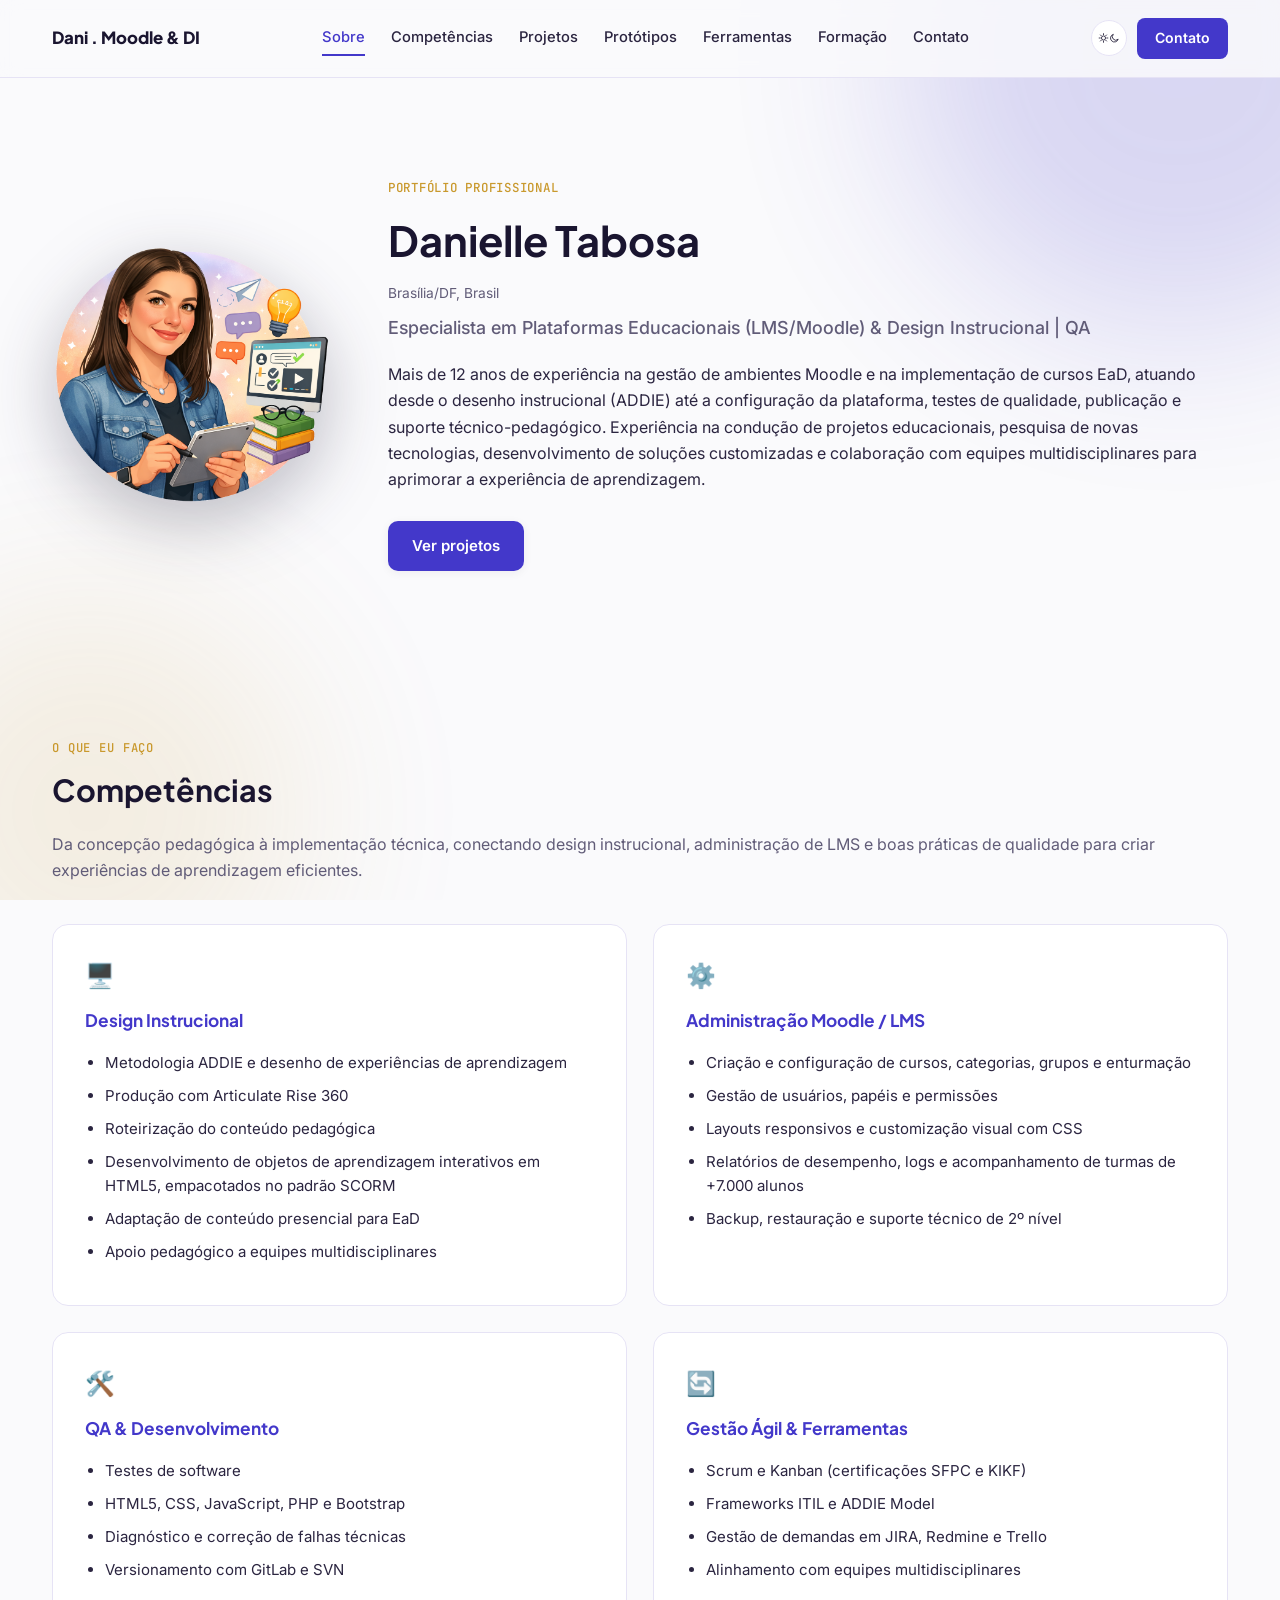
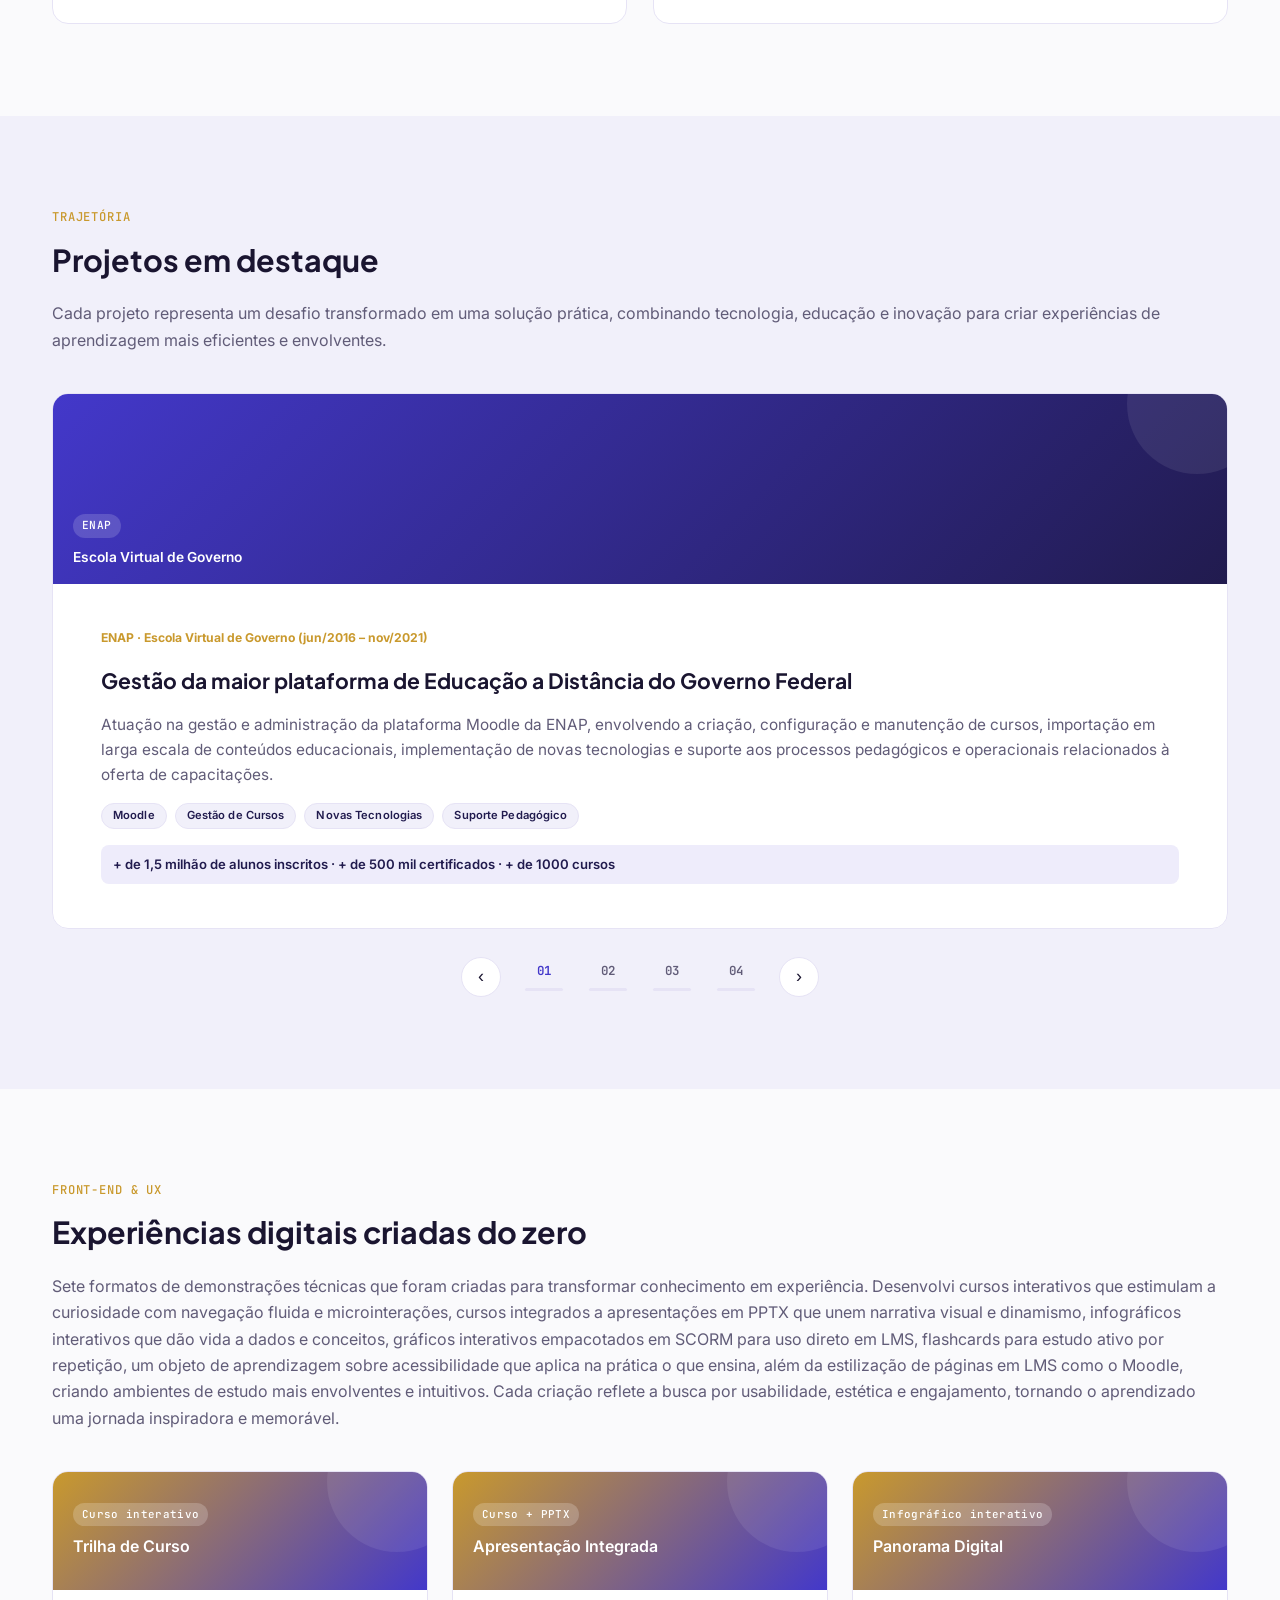
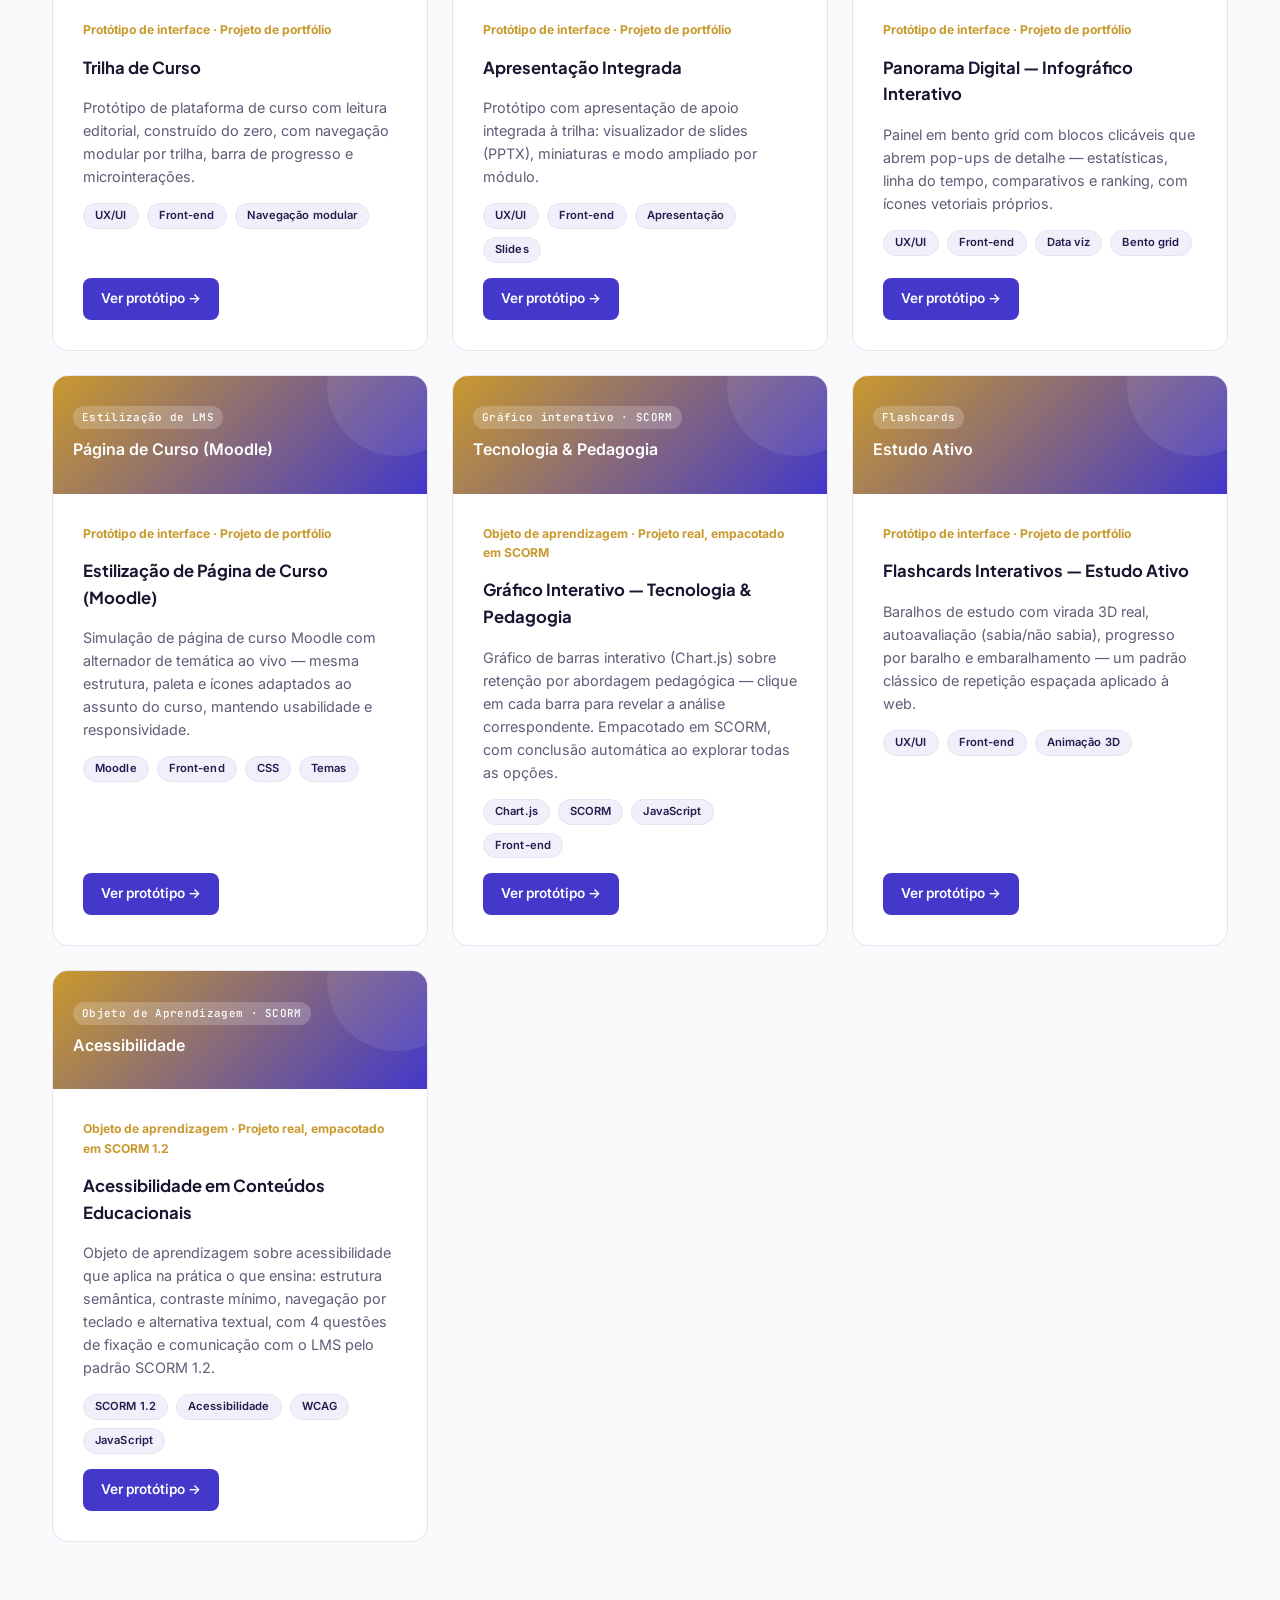
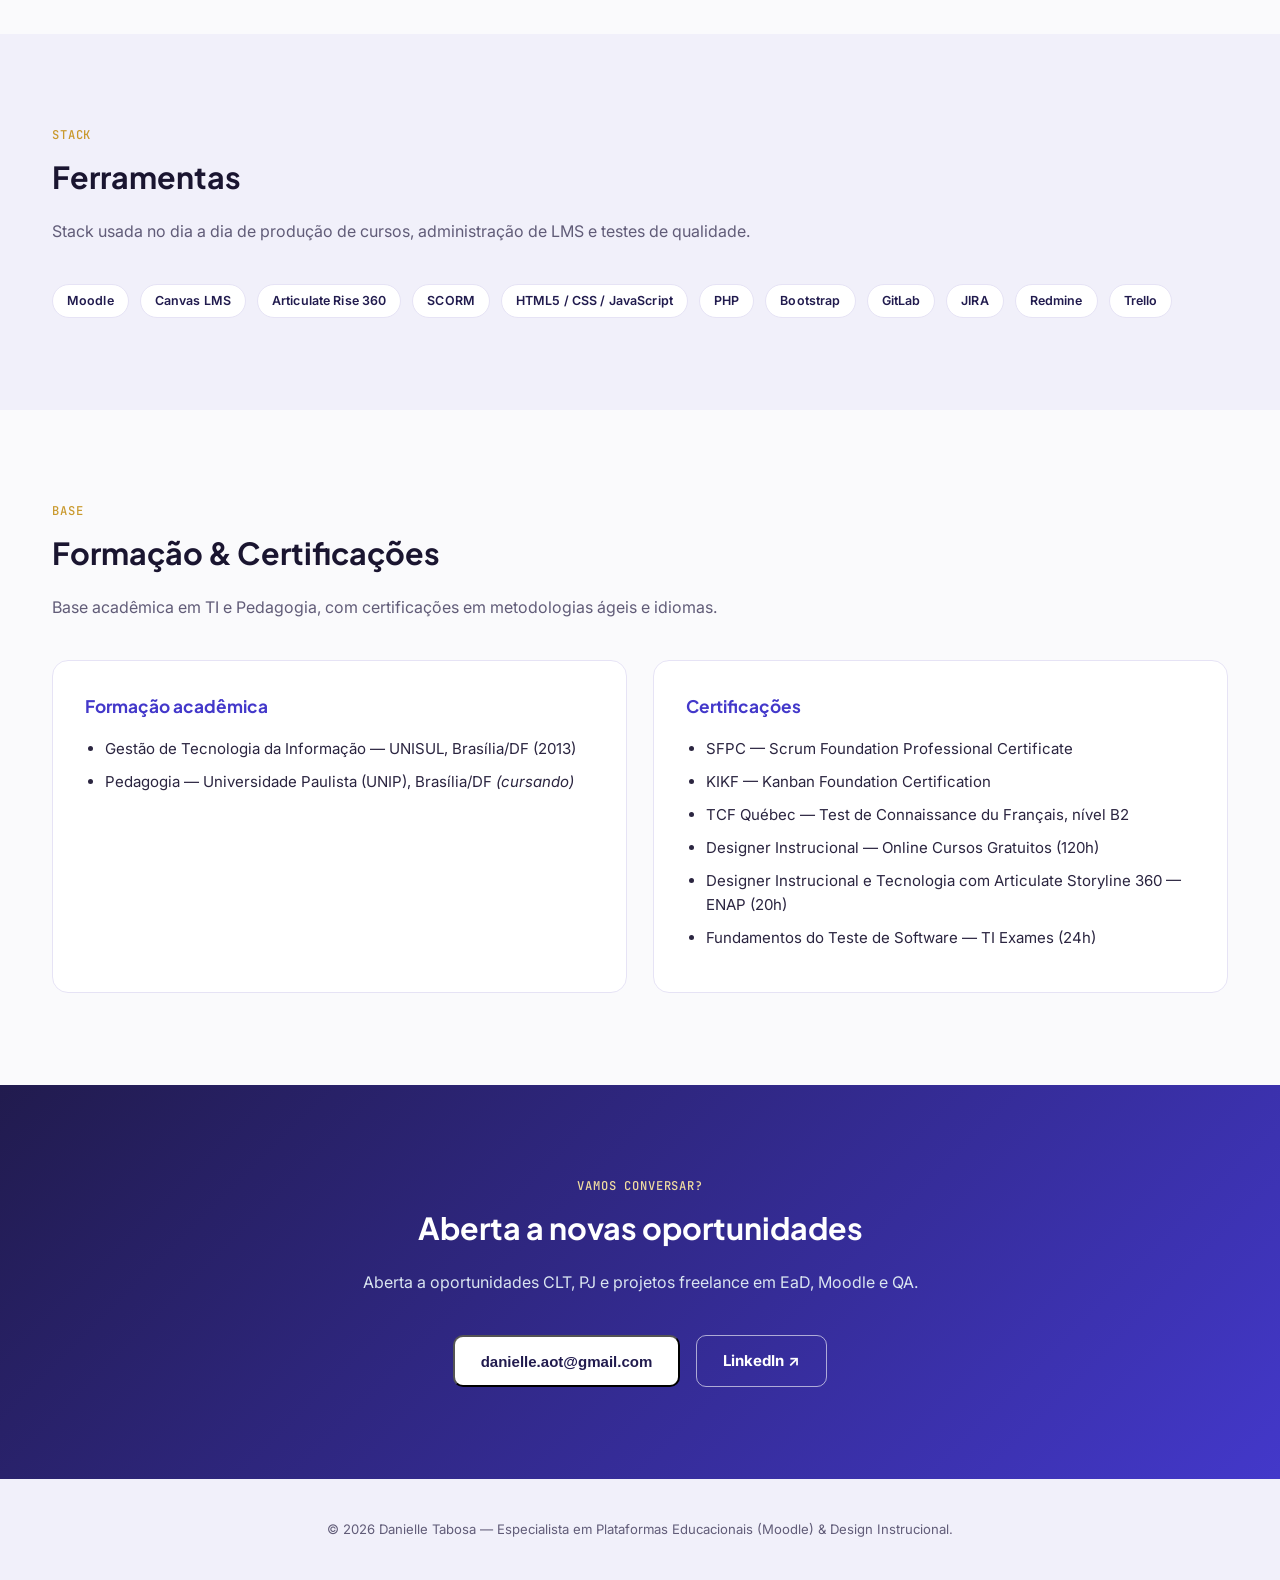
==== commit 626ddf65: "15-julho" ====
--- a/index.html
+++ b/index.html
@@ -86,8 +86,6 @@
           <li>Produção com Articulate  Rise 360</li>
           <li>Roteirização do conteúdo pedagógica</li>
           <li>Desenvolvimento de objetos de aprendizagem interativos em HTML5, empacotados no padrão SCORM</li>
-          <li>Desenvolvimento de ambientes virtuais de aprendizagem com foco em usabilidade, navegabilidade e responsividade, 
-            alinhados à temática e identidade de cada projeto</li>
           <li>Adaptação de conteúdo presencial para EaD</li>
           <li>Apoio pedagógico a equipes multidisciplinares</li>
         </ul>
@@ -149,7 +147,7 @@
               configuração e manutenção de cursos, importação em larga escala de conteúdos educacionais,
               implementação de novas tecnologias e suporte aos processos pedagógicos e operacionais
               relacionados à oferta de capacitações.</p>
-              <div class="case-meta"><span>Moodle</span><span>CSS</span><span>Gestão de Cursos</span><span>Novas Tecnologias</span></div>
+              <div class="case-meta"><span>Moodle</span><span>Gestão de Cursos</span><span>Novas Tecnologias</span><span>Suporte Pedagógico</span></div>
               <div class="case-result">+ de 1,5 milhão de alunos inscritos · + de 500 mil certificados · + de 1000 cursos</div>
             </div>
           </article>
@@ -213,11 +211,12 @@
     <p class="section-eyebrow" data-reveal>Front-end &amp; UX</p>
     <h2 class="section-title" data-reveal>Experiências digitais criadas do zero</h2>
     <p class="section-sub" data-reveal>
-      Seis formatos de demonstrações técnicas que foram criadas para transformar conhecimento em experiência. 
+      Sete formatos de demonstrações técnicas que foram criadas para transformar conhecimento em experiência. 
       Desenvolvi cursos interativos que estimulam a curiosidade com navegação fluida e microinterações, 
       cursos integrados a apresentações em PPTX que unem narrativa visual e dinamismo, 
       infográficos interativos que dão vida a dados e conceitos, gráficos interativos empacotados em SCORM 
-      para uso direto em LMS, flashcards para estudo ativo por repetição, além da estilização de páginas em LMS como o Moodle, 
+      para uso direto em LMS, flashcards para estudo ativo por repetição, um objeto de aprendizagem
+      sobre acessibilidade que aplica na prática o que ensina, além da estilização de páginas em LMS como o Moodle, 
       criando ambientes de estudo mais envolventes e intuitivos. 
       Cada criação reflete a busca por usabilidade, estética e engajamento, tornando o aprendizado uma jornada inspiradora e memorável.
     </p>
@@ -292,6 +291,19 @@
           por baralho e embaralhamento — um padrão clássico de repetição espaçada aplicado à web.</p>
           <div class="case-meta"><span>UX/UI</span><span>Front-end</span><span>Animação 3D</span></div>
           <a class="case-link" href="flashcards/index.html" target="_blank">Ver protótipo →</a>
+        </div>
+      </article>
+
+      <article class="case-card proto" data-reveal>
+        <div class="case-thumb proto-thumb"><span>Objeto de Aprendizagem · SCORM</span>Acessibilidade</div>
+        <div class="case-body">
+          <div class="case-org">Objeto de aprendizagem · Projeto real, empacotado em SCORM 1.2</div>
+          <h3>Acessibilidade em Conteúdos Educacionais</h3>
+          <p>Objeto de aprendizagem sobre acessibilidade que aplica na prática o que ensina: estrutura
+          semântica, contraste mínimo, navegação por teclado e alternativa textual, com 4 questões
+          de fixação e comunicação com o LMS pelo padrão SCORM 1.2.</p>
+          <div class="case-meta"><span>SCORM 1.2</span><span>Acessibilidade</span><span>WCAG</span><span>JavaScript</span></div>
+          <a class="case-link" href="oa-acessibilidade/index.html" target="_blank">Ver protótipo →</a>
         </div>
       </article>
 
@@ -352,7 +364,7 @@
   <div class="wrap">
     <p class="section-eyebrow light" data-reveal>Vamos conversar?</p>
     <h2 class="section-title light" data-reveal>Aberta a novas oportunidades</h2>
-    <p class="section-sub light" data-reveal>Aberta a oportunidades CLT, PJ e projetos freelance em EaD e Moodle.</p>
+    <p class="section-sub light" data-reveal>Aberta a oportunidades CLT, PJ e projetos freelance em EaD, Moodle e QA.</p>
     <div class="contact-links" data-reveal>
       <button class="btn-copy" id="copyEmail" type="button" data-email="danielle.aot@gmail.com">
         <span id="copyEmailLabel">danielle.aot@gmail.com</span>
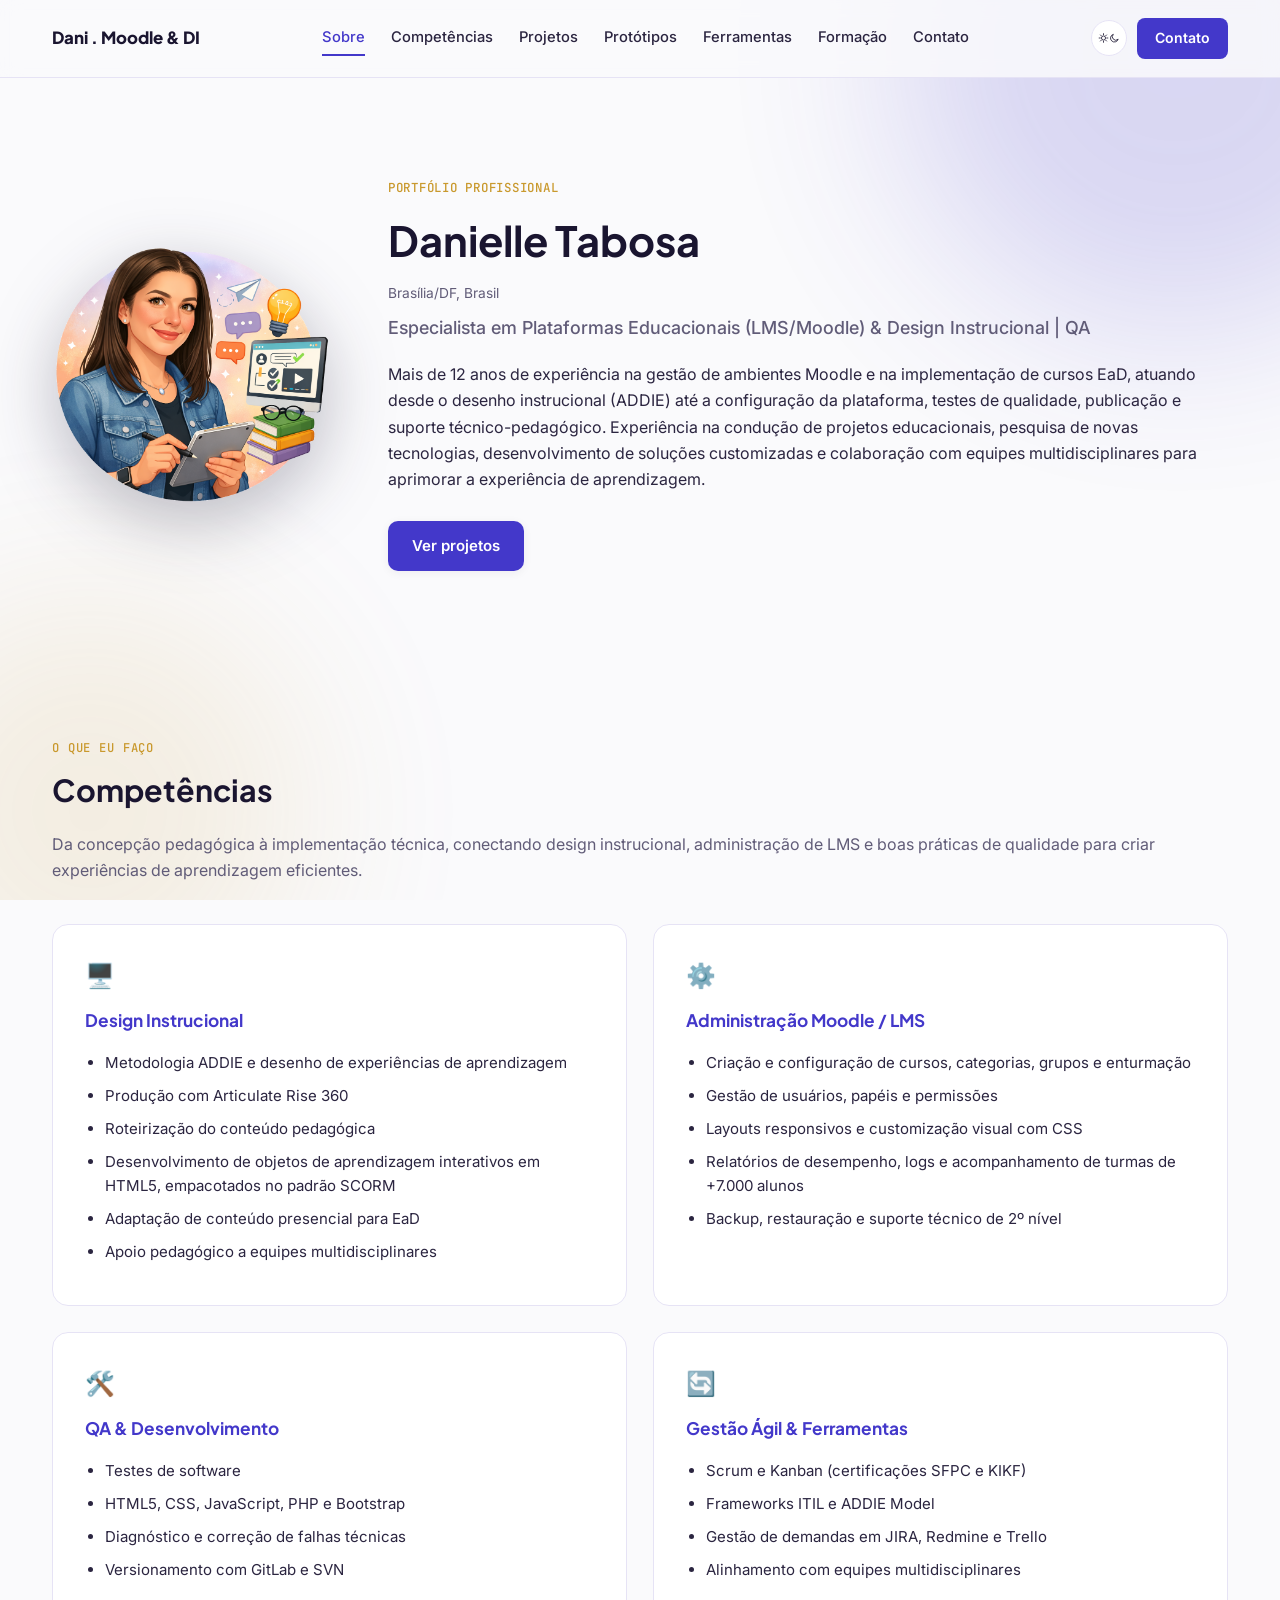
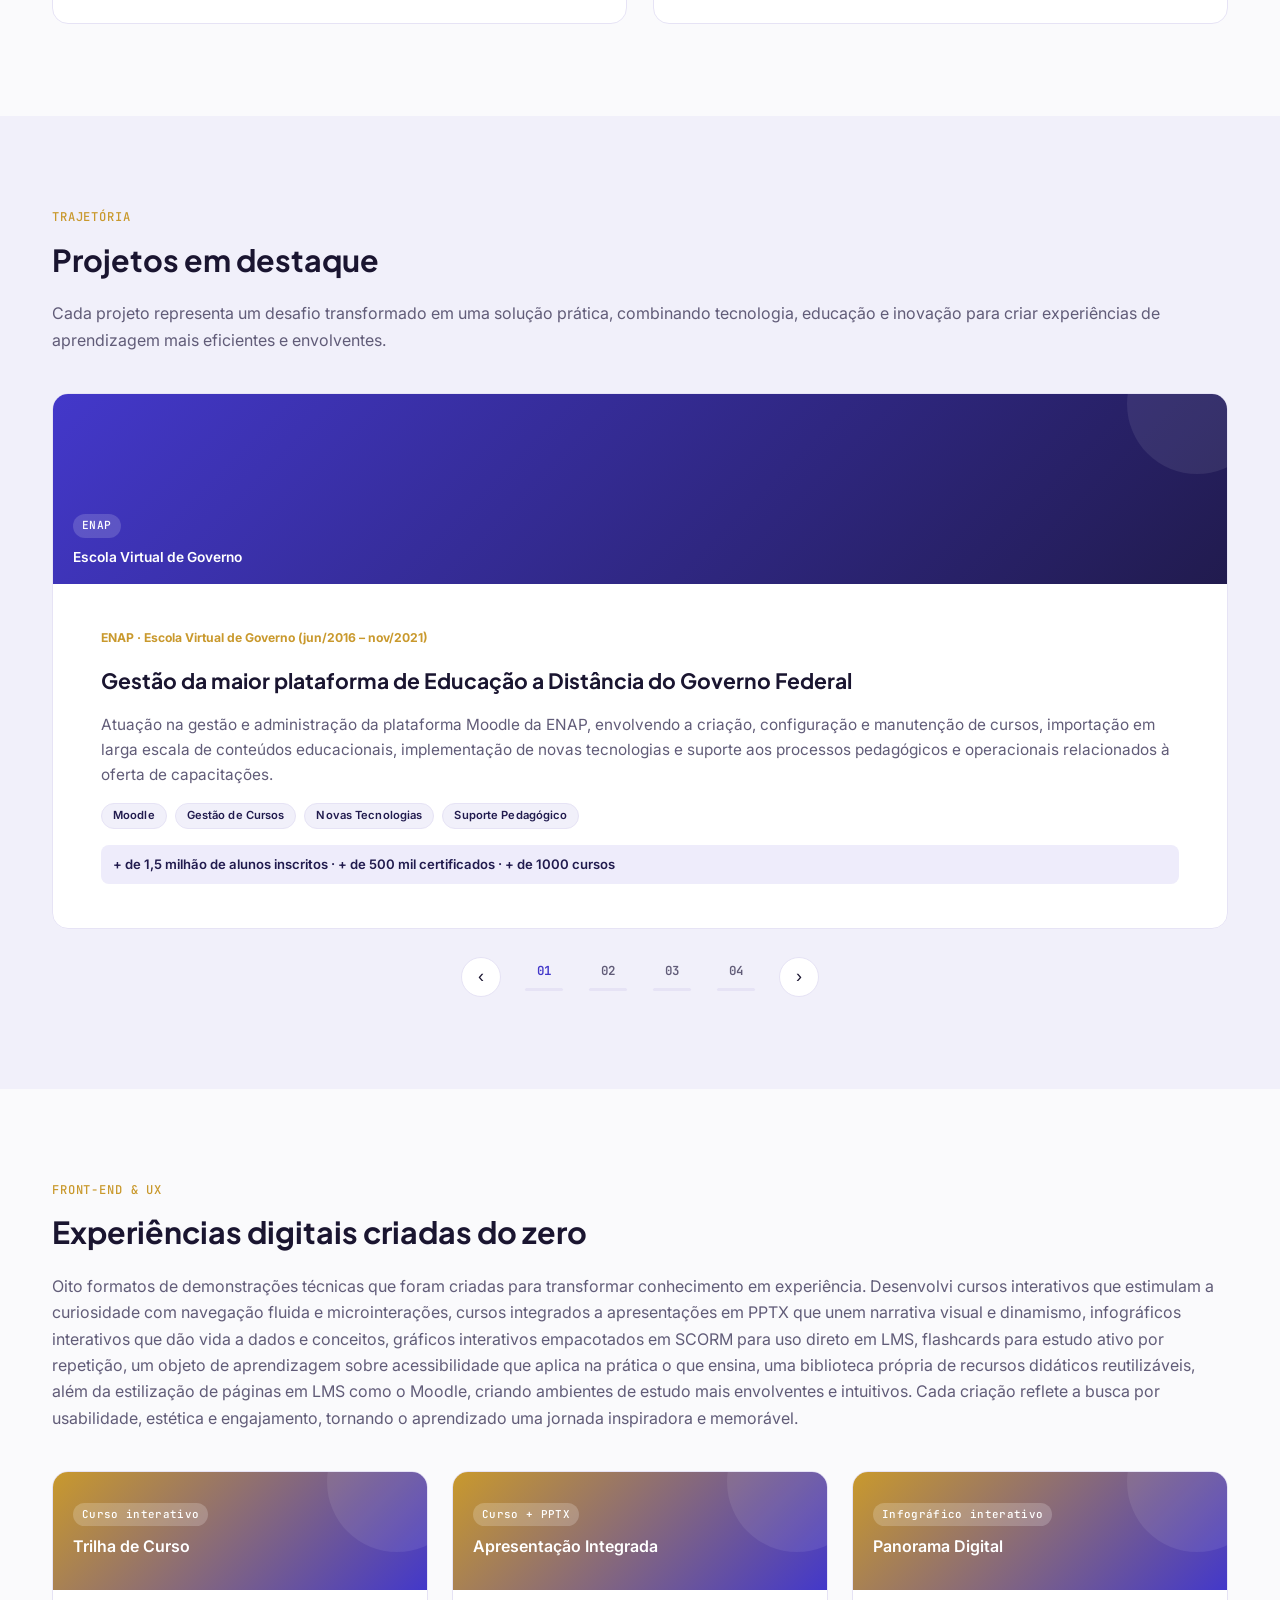
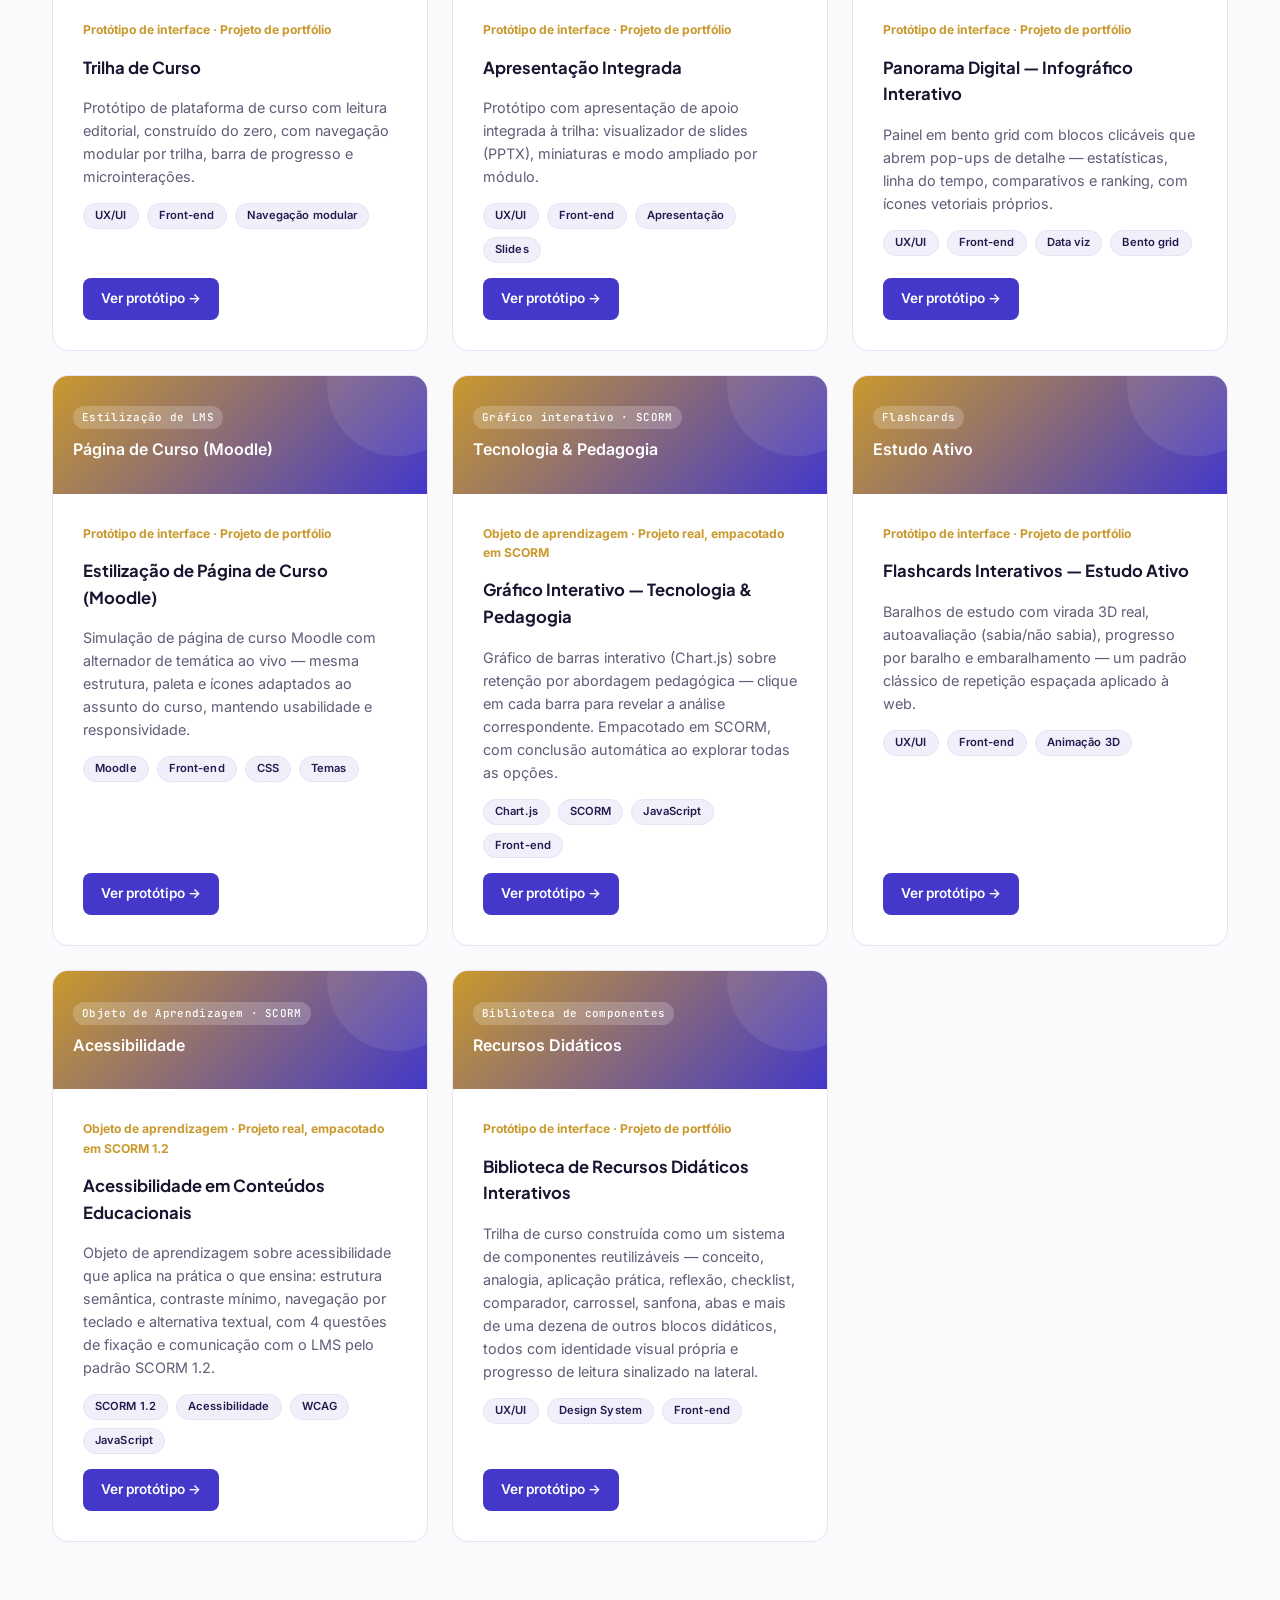
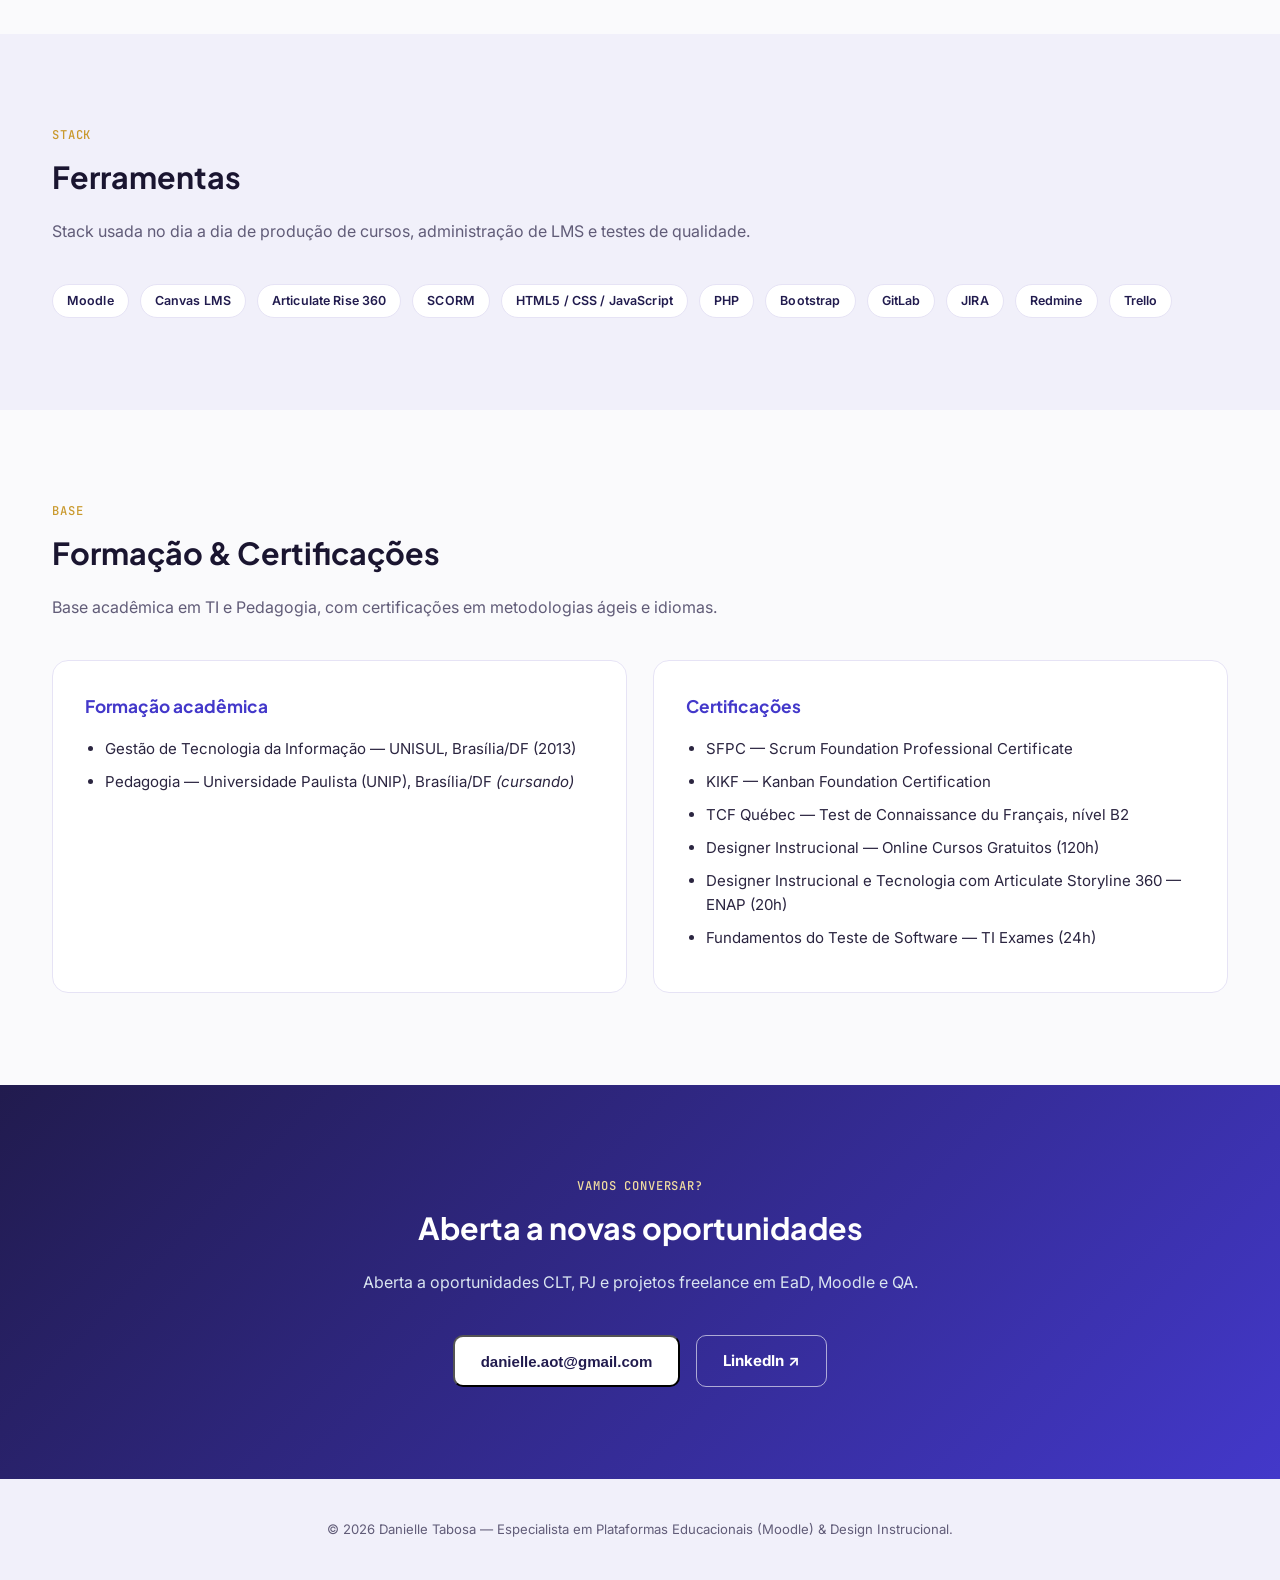
==== commit 97291249: "15-julho02" ====
--- a/index.html
+++ b/index.html
@@ -211,12 +211,13 @@
     <p class="section-eyebrow" data-reveal>Front-end &amp; UX</p>
     <h2 class="section-title" data-reveal>Experiências digitais criadas do zero</h2>
     <p class="section-sub" data-reveal>
-      Sete formatos de demonstrações técnicas que foram criadas para transformar conhecimento em experiência. 
+      Oito formatos de demonstrações técnicas que foram criadas para transformar conhecimento em experiência. 
       Desenvolvi cursos interativos que estimulam a curiosidade com navegação fluida e microinterações, 
       cursos integrados a apresentações em PPTX que unem narrativa visual e dinamismo, 
       infográficos interativos que dão vida a dados e conceitos, gráficos interativos empacotados em SCORM 
       para uso direto em LMS, flashcards para estudo ativo por repetição, um objeto de aprendizagem
-      sobre acessibilidade que aplica na prática o que ensina, além da estilização de páginas em LMS como o Moodle, 
+      sobre acessibilidade que aplica na prática o que ensina, uma biblioteca própria de recursos didáticos
+      reutilizáveis, além da estilização de páginas em LMS como o Moodle, 
       criando ambientes de estudo mais envolventes e intuitivos. 
       Cada criação reflete a busca por usabilidade, estética e engajamento, tornando o aprendizado uma jornada inspiradora e memorável.
     </p>
@@ -304,6 +305,20 @@
           de fixação e comunicação com o LMS pelo padrão SCORM 1.2.</p>
           <div class="case-meta"><span>SCORM 1.2</span><span>Acessibilidade</span><span>WCAG</span><span>JavaScript</span></div>
           <a class="case-link" href="oa-acessibilidade/index.html" target="_blank">Ver protótipo →</a>
+        </div>
+      </article>
+
+      <article class="case-card proto" data-reveal>
+        <div class="case-thumb proto-thumb"><span>Biblioteca de componentes</span>Recursos Didáticos</div>
+        <div class="case-body">
+          <div class="case-org">Protótipo de interface · Projeto de portfólio</div>
+          <h3>Biblioteca de Recursos Didáticos Interativos</h3>
+          <p>Trilha de curso construída como um sistema de componentes reutilizáveis — conceito,
+          analogia, aplicação prática, reflexão, checklist, comparador, carrossel, sanfona, abas
+          e mais de uma dezena de outros blocos didáticos, todos com identidade visual própria e
+          progresso de leitura sinalizado na lateral.</p>
+          <div class="case-meta"><span>UX/UI</span><span>Design System</span><span>Front-end</span></div>
+          <a class="case-link" href="ultravioleta-coral/index.html" target="_blank">Ver protótipo →</a>
         </div>
       </article>
 
